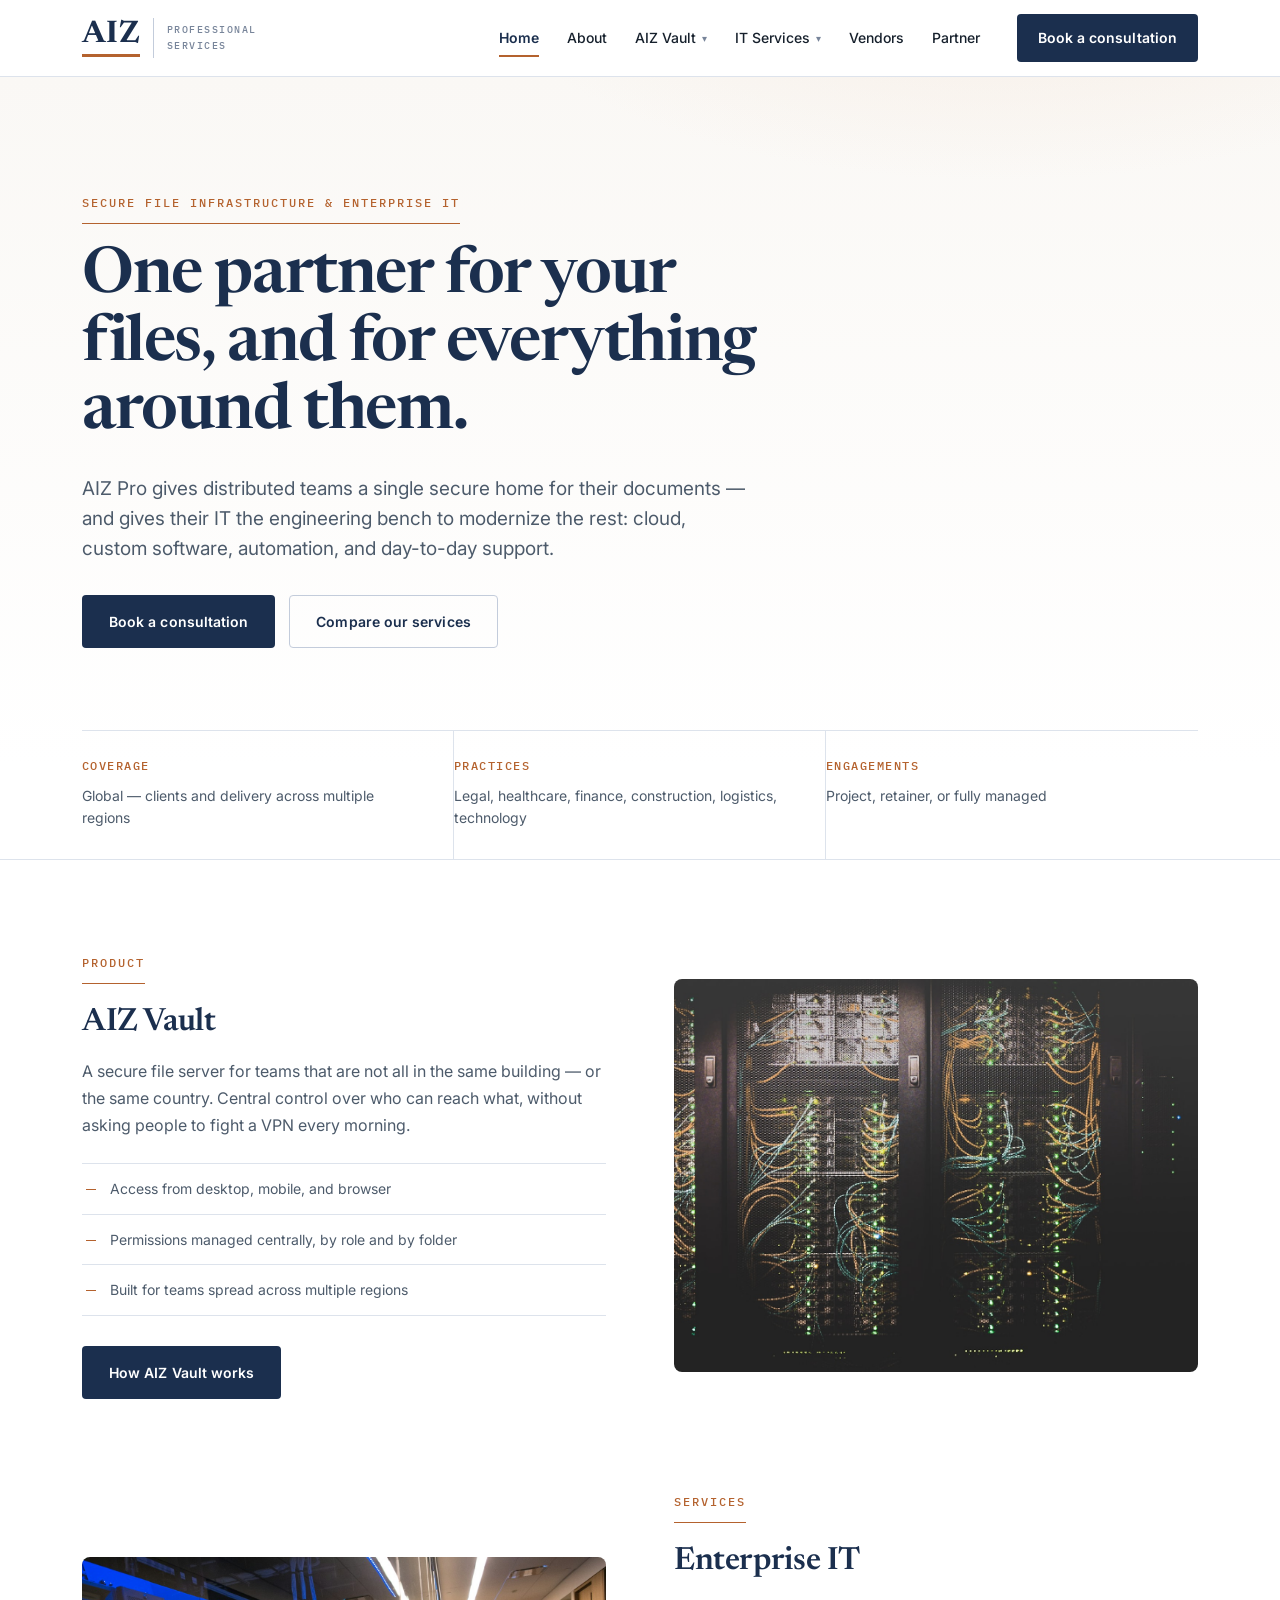
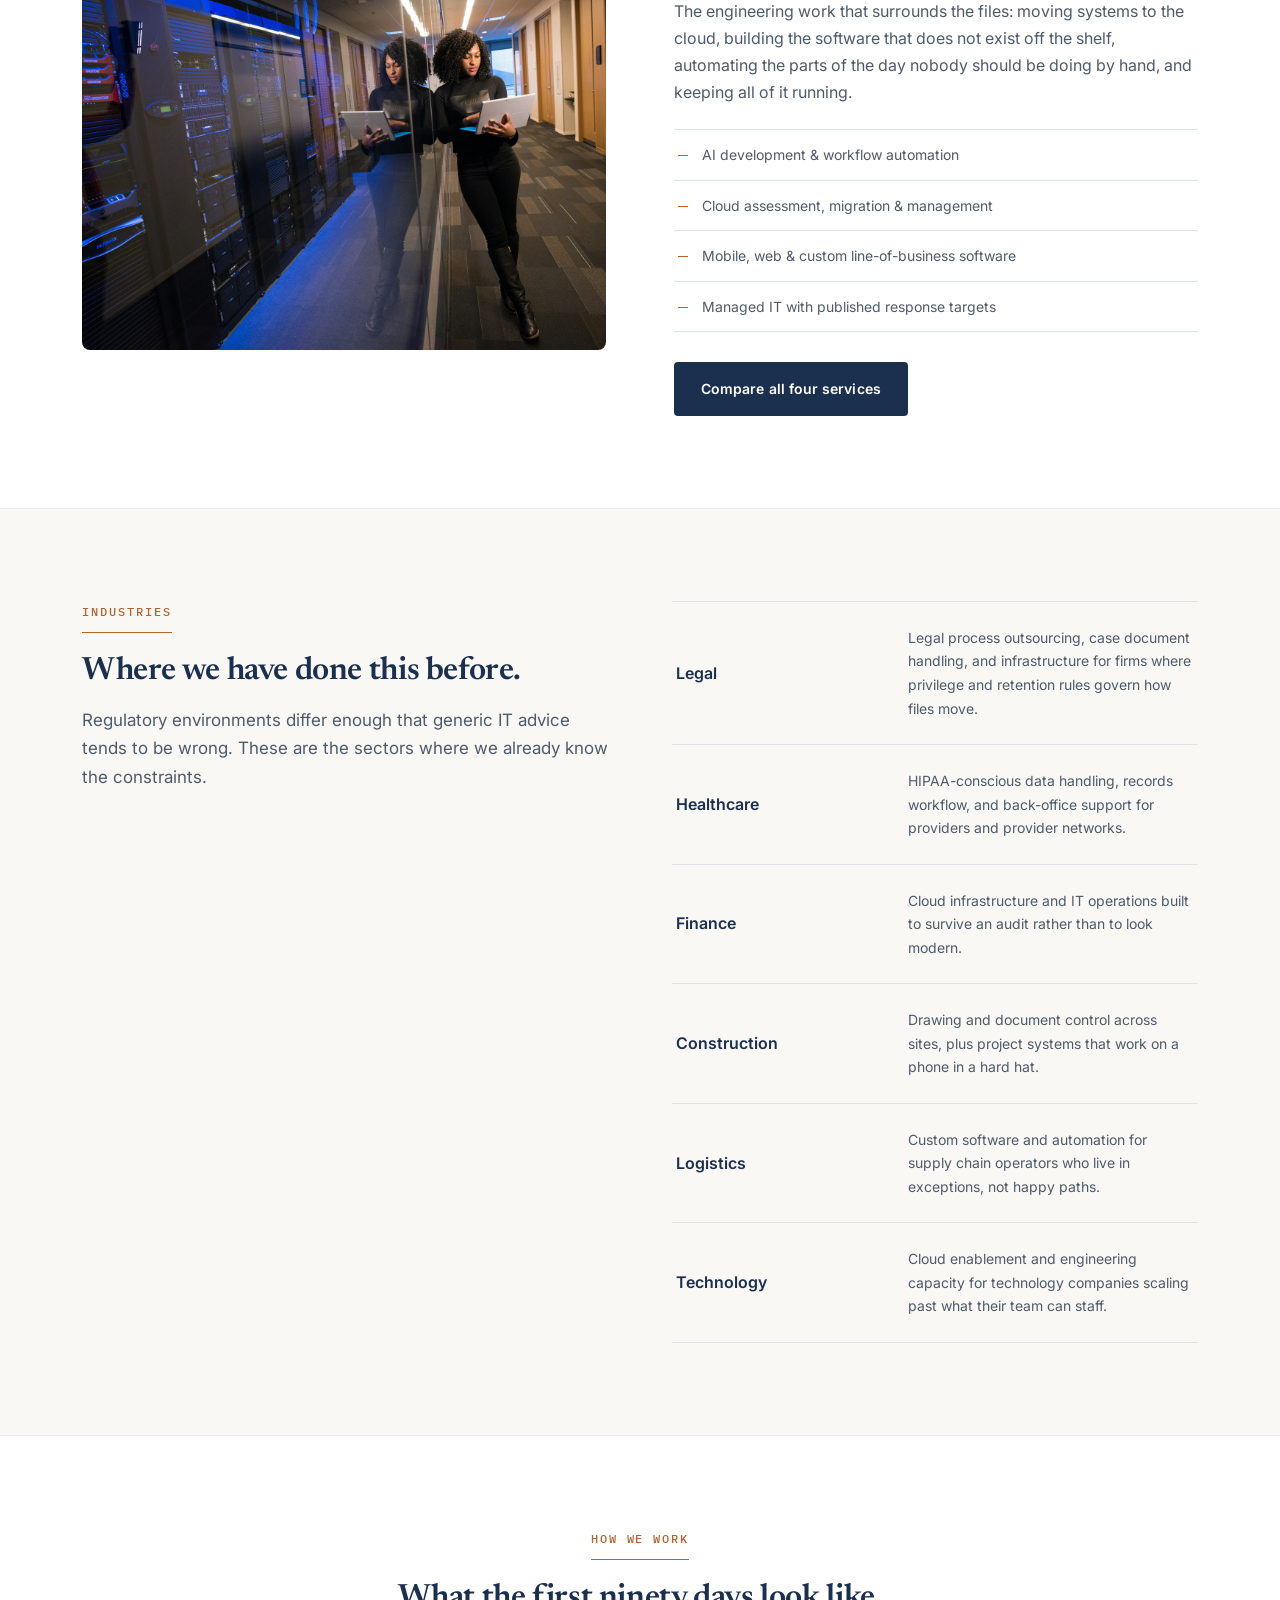
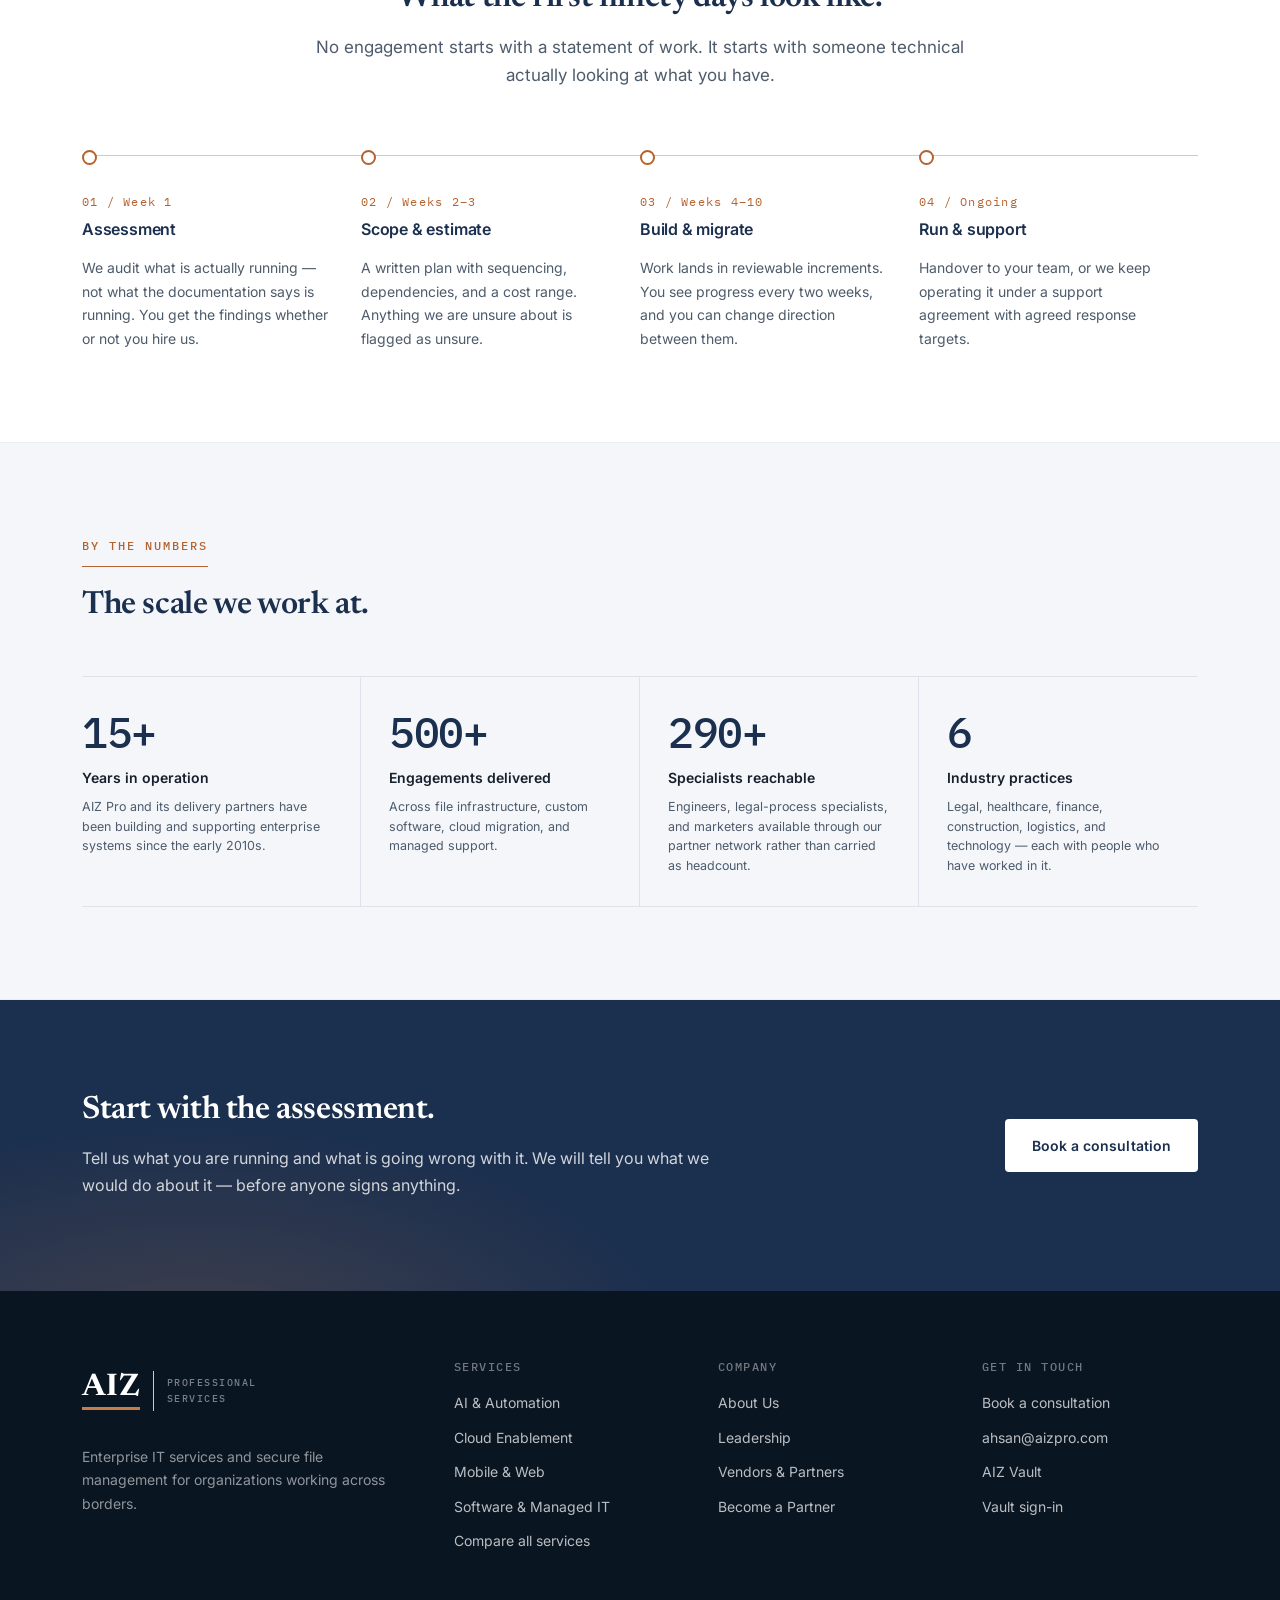
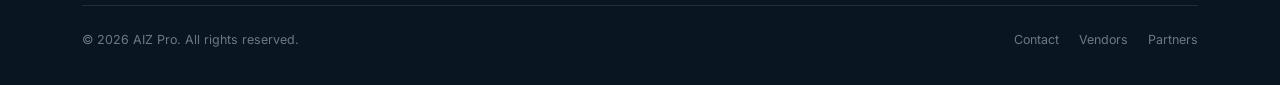
==== index.html @ 38c0d8a6 "Redesign site: new design system, restructured pages, US English Rebuild of the AIZ Pro marketing si" ====
<!DOCTYPE html>
<html lang="en">
<head>
<meta charset="UTF-8">
<meta name="viewport" content="width=device-width, initial-scale=1.0">
<title>AIZ Pro — Secure File Access & Enterprise IT Services</title>
<meta name="description" content="AIZ Pro runs secure file infrastructure and enterprise IT services — cloud, custom software, automation, and managed support — for organizations operating across the Americas.">
<meta property="og:type" content="website">
<meta property="og:title" content="AIZ Pro — Secure File Access & Enterprise IT Services">
<meta property="og:description" content="Secure file infrastructure and enterprise IT services for organizations operating across borders.">
<meta property="og:url" content="https://aizpro.com/">
<meta property="og:image" content="https://aizpro.com/images/aiz-logo-social.jpg">
<meta name="twitter:card" content="summary">
<meta name="twitter:title" content="AIZ Pro — Secure File Access & Enterprise IT Services">
<meta name="twitter:description" content="Secure file infrastructure and enterprise IT services for organizations operating across borders.">
<link rel="canonical" href="https://aizpro.com/">
<link rel="icon" type="image/svg+xml" href="images/favicon.svg">
<link rel="preconnect" href="https://fonts.googleapis.com">
<link rel="preconnect" href="https://fonts.gstatic.com" crossorigin>
<link rel="stylesheet" href="https://fonts.googleapis.com/css2?family=Inter:wght@400;500;600;700&family=Newsreader:opsz,wght@6..72,400;6..72,500;6..72,600;6..72,700&family=IBM+Plex+Mono:wght@400;500&display=swap">
<link rel="stylesheet" href="css/style.css">
</head>
<body>
<a class="skip-link" href="#main">Skip to content</a>
<header class="site-header">
  <nav class="nav-wrap" aria-label="Primary">
    <a href="index.html" class="logo" aria-label="AIZ Professional Services &#8212; Home">
      <span class="logo-mark">AIZ</span>
      <span class="logo-rule"></span>
      <span class="logo-text"><span>Professional</span><span>Services</span></span>
    </a>
    <ul class="nav-links" id="primary-nav">
      <li><a href="index.html" aria-current="page">Home</a></li>
      <li><a href="about.html">About</a></li>
      <li class="has-dropdown">
        <a href="products.html" aria-expanded="false">AIZ Vault <span class="caret" aria-hidden="true">&#9662;</span></a>
        <ul class="dropdown">
          <li><a href="products.html">Overview</a></li>
        </ul>
      </li>
      <li class="has-dropdown">
        <a href="it-services.html" aria-expanded="false">IT Services <span class="caret" aria-hidden="true">&#9662;</span></a>
        <div class="dropdown mega">
          <div class="mega-grid">
            <a href="ai-development-automation.html">
              <span class="mega-title">AI Development &amp; Automation</span>
              <span class="mega-desc">Document processing, workflow automation, and models trained on your own data.</span>
            </a>
            <a href="cloud-enablement.html">
              <span class="mega-title">Cloud Enablement</span>
              <span class="mega-desc">Assessment, migration, and ongoing management across Azure, AWS, and Google Cloud.</span>
            </a>
            <a href="mobile-web-development.html">
              <span class="mega-title">Mobile &amp; Web Development</span>
              <span class="mega-desc">iOS, Android, and web builds with accessibility and performance budgets set up front.</span>
            </a>
            <a href="custom-software-managed-it.html">
              <span class="mega-title">Custom Software &amp; Managed IT</span>
              <span class="mega-desc">Line-of-business systems, plus a service desk with published response targets.</span>
            </a>
            <div class="mega-foot">
              <p>Not sure which fits? Compare all four side by side.</p>
              <a class="btn btn-secondary" href="it-services.html">Compare services</a>
            </div>
          </div>
        </div>
      </li>
      <li><a href="vendors.html">Vendors</a></li>
      <li><a href="become-a-partner.html">Partner</a></li>
    </ul>
    <div class="nav-cta">
      <a class="btn btn-primary" href="contact.html">Book a consultation</a>
      <button class="nav-toggle" aria-label="Toggle menu" aria-controls="primary-nav" aria-expanded="false">
        <span></span><span></span><span></span>
      </button>
    </div>
  </nav>
</header>

<main id="main">

  <!-- Hero — editorial, deliberately not another split-with-photo -->
  <section class="home-hero">
    <div class="container">
      <div class="home-hero-body">
        <span class="eyebrow">Secure file infrastructure &amp; enterprise IT</span>
        <h1 class="h-hero">One partner for your files, and for everything around them.</h1>
        <p class="lede">AIZ Pro gives distributed teams a single secure home for their documents &#8212; and gives their IT the engineering bench to modernize the rest: cloud, custom software, automation, and day-to-day support.</p>
        <div class="btn-row">
          <a class="btn btn-primary" href="contact.html">Book a consultation</a>
          <a class="btn btn-secondary" href="it-services.html">Compare our services</a>
        </div>
      </div>
      <dl class="hero-meta">
        <div>
          <dt>Coverage</dt>
          <dd>Global &#8212; clients and delivery across multiple regions</dd>
        </div>
        <div>
          <dt>Practices</dt>
          <dd>Legal, healthcare, finance, construction, logistics, technology</dd>
        </div>
        <div>
          <dt>Engagements</dt>
          <dd>Project, retainer, or fully managed</dd>
        </div>
      </dl>
    </div>
  </section>


  <!-- What we do — feature rows, no card chrome -->
  <section>
    <div class="container">

      <div class="feature-row" data-reveal>
        <div>
          <span class="eyebrow">Product</span>
          <h2>AIZ Vault</h2>
          <p>A secure file server for teams that are not all in the same building &#8212; or the same country. Central control over who can reach what, without asking people to fight a VPN every morning.</p>
          <ul class="feature-list">
            <li>Access from desktop, mobile, and browser</li>
            <li>Permissions managed centrally, by role and by folder</li>
            <li>Built for teams spread across multiple regions</li>
          </ul>
          <div class="btn-row">
            <a class="btn btn-primary" href="products.html">How AIZ Vault works</a>
          </div>
        </div>
        <div class="feature-media">
          <div class="photo-frame">
            <img src="images/vault-datacenter.jpg" alt="Rows of server racks in a data center" width="800" height="600" loading="lazy" decoding="async">
          </div>
        </div>
      </div>

      <div class="feature-row flip" data-reveal>
        <div>
          <span class="eyebrow">Services</span>
          <h2>Enterprise IT</h2>
          <p>The engineering work that surrounds the files: moving systems to the cloud, building the software that does not exist off the shelf, automating the parts of the day nobody should be doing by hand, and keeping all of it running.</p>
          <ul class="feature-list">
            <li>AI development &amp; workflow automation</li>
            <li>Cloud assessment, migration &amp; management</li>
            <li>Mobile, web &amp; custom line-of-business software</li>
            <li>Managed IT with published response targets</li>
          </ul>
          <div class="btn-row">
            <a class="btn btn-primary" href="it-services.html">Compare all four services</a>
          </div>
        </div>
        <div class="feature-media">
          <div class="photo-frame">
            <img src="images/service-cloud.jpg" alt="Engineers reviewing cloud infrastructure on screen" width="800" height="600" loading="lazy" decoding="async">
          </div>
        </div>
      </div>
    </div>
  </section>

  <!-- Industries — a list, not six more cards -->
  <section class="section-alt">
    <div class="container">
      <div class="split align-start">
        <div class="section-header" style="margin-bottom:0">
          <span class="eyebrow">Industries</span>
          <h2>Where we have done this before.</h2>
          <p>Regulatory environments differ enough that generic IT advice tends to be wrong. These are the sectors where we already know the constraints.</p>
        </div>
        <dl class="def-list" data-reveal>
          <div>
            <dt>Legal</dt>
            <dd>Legal process outsourcing, case document handling, and infrastructure for firms where privilege and retention rules govern how files move.</dd>
          </div>
          <div>
            <dt>Healthcare</dt>
            <dd>HIPAA-conscious data handling, records workflow, and back-office support for providers and provider networks.</dd>
          </div>
          <div>
            <dt>Finance</dt>
            <dd>Cloud infrastructure and IT operations built to survive an audit rather than to look modern.</dd>
          </div>
          <div>
            <dt>Construction</dt>
            <dd>Drawing and document control across sites, plus project systems that work on a phone in a hard hat.</dd>
          </div>
          <div>
            <dt>Logistics</dt>
            <dd>Custom software and automation for supply chain operators who live in exceptions, not happy paths.</dd>
          </div>
          <div>
            <dt>Technology</dt>
            <dd>Cloud enablement and engineering capacity for technology companies scaling past what their team can staff.</dd>
          </div>
        </dl>
      </div>
    </div>
  </section>

  <!-- How an engagement runs -->
  <section>
    <div class="container">
      <div class="section-header centered">
        <span class="eyebrow">How we work</span>
        <h2>What the first ninety days look like.</h2>
        <p>No engagement starts with a statement of work. It starts with someone technical actually looking at what you have.</p>
      </div>
      <div class="timeline" data-reveal>
        <div class="tl-step">
          <span class="tl-idx">01 / Week 1</span>
          <h3>Assessment</h3>
          <p>We audit what is actually running &#8212; not what the documentation says is running. You get the findings whether or not you hire us.</p>
        </div>
        <div class="tl-step">
          <span class="tl-idx">02 / Weeks 2&#8211;3</span>
          <h3>Scope &amp; estimate</h3>
          <p>A written plan with sequencing, dependencies, and a cost range. Anything we are unsure about is flagged as unsure.</p>
        </div>
        <div class="tl-step">
          <span class="tl-idx">03 / Weeks 4&#8211;10</span>
          <h3>Build &amp; migrate</h3>
          <p>Work lands in reviewable increments. You see progress every two weeks, and you can change direction between them.</p>
        </div>
        <div class="tl-step">
          <span class="tl-idx">04 / Ongoing</span>
          <h3>Run &amp; support</h3>
          <p>Handover to your team, or we keep operating it under a support agreement with agreed response targets.</p>
        </div>
      </div>
    </div>
  </section>

  <!-- Numbers, framed honestly -->
  <section class="section-cool">
    <div class="container">
      <div class="section-header">
        <span class="eyebrow">By the numbers</span>
        <h2>The scale we work at.</h2>
      </div>
      <div class="stat-band">
        <div class="stat" data-reveal>
          <div class="num" data-count="15" data-suffix="+">15+</div>
          <div class="label">Years in operation</div>
          <p>AIZ Pro and its delivery partners have been building and supporting enterprise systems since the early 2010s.</p>
        </div>
        <div class="stat" data-reveal data-delay="1">
          <div class="num" data-count="500" data-suffix="+">500+</div>
          <div class="label">Engagements delivered</div>
          <p>Across file infrastructure, custom software, cloud migration, and managed support.</p>
        </div>
        <div class="stat" data-reveal data-delay="2">
          <div class="num" data-count="290" data-suffix="+">290+</div>
          <div class="label">Specialists reachable</div>
          <p>Engineers, legal-process specialists, and marketers available through our partner network rather than carried as headcount.</p>
        </div>
        <div class="stat" data-reveal data-delay="3">
          <div class="num">6</div>
          <div class="label">Industry practices</div>
          <p>Legal, healthcare, finance, construction, logistics, and technology &#8212; each with people who have worked in it.</p>
        </div>
      </div>
    </div>
  </section>

  <!-- CTA -->
  <section class="cta-band">
    <div class="container on-dark">
      <div class="cta-inner">
        <div>
          <h2>Start with the assessment.</h2>
          <p>Tell us what you are running and what is going wrong with it. We will tell you what we would do about it &#8212; before anyone signs anything.</p>
        </div>
        <div class="btn-row">
          <a class="btn btn-primary" href="contact.html">Book a consultation</a>
        </div>
      </div>
    </div>
  </section>

</main>

<footer class="site-footer">
  <div class="container">
    <div class="footer-top">
      <div class="footer-brand">
        <span class="logo" aria-hidden="true">
          <span class="logo-mark">AIZ</span>
          <span class="logo-rule"></span>
          <span class="logo-text"><span>Professional</span><span>Services</span></span>
        </span>
        <p class="footer-blurb">Enterprise IT services and secure file management for organizations working across borders.</p>
      </div>
      <div class="footer-col">
        <h2>Services</h2>
        <ul>
          <li><a href="ai-development-automation.html">AI &amp; Automation</a></li>
          <li><a href="cloud-enablement.html">Cloud Enablement</a></li>
          <li><a href="mobile-web-development.html">Mobile &amp; Web</a></li>
          <li><a href="custom-software-managed-it.html">Software &amp; Managed IT</a></li>
          <li><a href="it-services.html">Compare all services</a></li>
        </ul>
      </div>
      <div class="footer-col">
        <h2>Company</h2>
        <ul>
          <li><a href="about.html">About Us</a></li>
          <li><a href="about.html#leadership">Leadership</a></li>
          <li><a href="vendors.html">Vendors &amp; Partners</a></li>
          <li><a href="become-a-partner.html">Become a Partner</a></li>
        </ul>
      </div>
      <div class="footer-col">
        <h2>Get in touch</h2>
        <ul>
          <li><a href="contact.html">Book a consultation</a></li>
          <li><a href="mailto:ahsan@aizpro.com">ahsan@aizpro.com</a></li>
          <li><a href="products.html">AIZ Vault</a></li>
          <li><a href="https://portal.aizvault.com" target="_blank" rel="noopener">Vault sign-in</a></li>
        </ul>
      </div>
    </div>
    <div class="footer-bottom">
      <div>&#169; 2026 AIZ Pro. All rights reserved.</div>
      <ul>
        <li><a href="contact.html">Contact</a></li>
        <li><a href="vendors.html">Vendors</a></li>
        <li><a href="become-a-partner.html">Partners</a></li>
      </ul>
    </div>
  </div>
</footer>
<script src="js/main.js"></script>
</body>
</html>
---- css/style.css ----
/* ============================================================
   AIZ Pro — css/style.css
   ------------------------------------------------------------
   Type    Newsreader (display) · Inter (body) · IBM Plex Mono (labels)
   Colour  Navy #1b2f4e anchor · copper accent · warm paper alt
   Notes   Tokens are named by role, not by hue. Radii stay tight
           (2-4px on cards) — soft 14px corners everywhere is the
           single most template-looking thing a site can do.
   ============================================================ */

:root {
  /* --- brand ------------------------------------------------ */
  --navy-950: #0a1522;
  --navy-900: #11223a;
  --navy-800: #1b2f4e;   /* anchor */
  --navy-700: #26405f;
  --navy-600: #35506f;

  --copper-700: #96501f;
  --copper-600: #b4622e;
  --copper-500: #c87c46;
  --copper-100: #f6ece3;

  --blue-700: #204a86;
  --blue-600: #2b5ca8;
  --blue-100: #e5edf8;

  /* --- neutrals --------------------------------------------- */
  --ink:        #16202c;
  --ink-soft:   #4d5b6b;
  --ink-faint:  #78859a;
  --line:       #dde3ec;
  --line-soft:  #e9edf3;
  --line-strong:#c3ccdb;
  --paper:      #ffffff;
  --paper-cool: #f4f6fa;
  --paper-warm: #faf8f5;   /* warm alt — breaks the cold blue-grey default */

  /* --- roles ------------------------------------------------ */
  --action-primary:       var(--navy-800);
  --action-primary-hover: var(--navy-950);
  --action-accent:        var(--copper-600);
  --action-accent-hover:  var(--copper-700);
  --link:                 var(--blue-700);
  --focus:                var(--copper-600);

  /* --- type ------------------------------------------------- */
  --font-display: "Newsreader", Georgia, "Times New Roman", serif;
  --font-body: "Inter", -apple-system, "Segoe UI", Helvetica, sans-serif;
  --font-mono: "IBM Plex Mono", ui-monospace, "SF Mono", Menlo, monospace;

  --fs-xs:   0.78rem;
  --fs-sm:   0.875rem;
  --fs-base: 1rem;
  --fs-md:   1.0625rem;
  --fs-lg:   1.1875rem;
  --fs-xl:   1.4rem;
  --fs-2xl:  clamp(1.65rem, 2.5vw, 2.05rem);
  --fs-3xl:  clamp(2rem, 3.3vw, 2.8rem);
  --fs-4xl:  clamp(2.5rem, 5vw, 4rem);

  /* --- space & shape ---------------------------------------- */
  --r-xs: 2px;
  --r-sm: 4px;
  --r-md: 8px;
  --r-lg: 16px;

  --sp-tight: 60px;
  --sp-base:  92px;
  --sp-loose: 124px;

  --maxw: 1180px;
  --maxw-narrow: 720px;
  --header-h: 76px;
}

* { margin: 0; padding: 0; box-sizing: border-box; }
html { scroll-behavior: smooth; scroll-padding-top: calc(var(--header-h) + 60px); }

body {
  font-family: var(--font-body);
  color: var(--ink);
  background: var(--paper);
  line-height: 1.68;
  font-size: var(--fs-base);
  -webkit-font-smoothing: antialiased;
  text-rendering: optimizeLegibility;
}

img, svg { max-width: 100%; display: block; }
a { color: var(--link); text-decoration: none; }
:focus-visible { outline: 2px solid var(--focus); outline-offset: 3px; border-radius: var(--r-xs); }

.container { max-width: var(--maxw); margin: 0 auto; padding: 0 32px; }
.container-narrow { max-width: var(--maxw-narrow); margin: 0 auto; padding: 0 32px; }

/* ---------- typography ------------------------------------- */
h1, h2, h3, h4 {
  font-family: var(--font-display);
  color: var(--navy-800);
  font-weight: 600;
  line-height: 1.15;
  letter-spacing: -0.012em;
  font-optical-sizing: auto;
}
h1 { font-size: var(--fs-3xl); }
h2 { font-size: var(--fs-2xl); }
h3 { font-size: var(--fs-lg); }
.h-hero { font-size: var(--fs-4xl); line-height: 1.06; letter-spacing: -0.022em; }
.h-lg   { font-size: var(--fs-3xl); }
.h-md   { font-size: var(--fs-xl); }

p { color: var(--ink-soft); }
p + p { margin-top: 15px; }
h1 + p, h2 + p, h3 + p, .h-lg + p, .h-hero + p { margin-top: 18px; }
.lede { font-size: var(--fs-lg); line-height: 1.6; color: var(--ink-soft); }

/* Mono kicker over a hairline rule — replaces the rounded pill eyebrow */
.eyebrow {
  display: block;
  font-family: var(--font-mono);
  font-size: var(--fs-xs);
  font-weight: 500;
  letter-spacing: 0.16em;
  text-transform: uppercase;
  color: var(--copper-600);
  margin-bottom: 20px;
  padding-bottom: 10px;
  border-bottom: 1px solid currentColor;
  width: fit-content;
  max-width: 100%;
}

.section-header { max-width: 660px; margin-bottom: 52px; }
.section-header.centered { margin-left: auto; margin-right: auto; text-align: center; }
.section-header.centered .eyebrow { margin-left: auto; margin-right: auto; }
.section-header p { margin-top: 16px; font-size: var(--fs-md); }

/* ---------- buttons ---------------------------------------- */
.btn {
  display: inline-flex;
  align-items: center;
  gap: 9px;
  padding: 14px 26px;
  border-radius: var(--r-sm);
  font-family: var(--font-body);
  font-weight: 600;
  font-size: var(--fs-sm);
  letter-spacing: 0.005em;
  border: 1px solid transparent;
  cursor: pointer;
  transition: background .18s ease, color .18s ease, border-color .18s ease, transform .18s ease;
}
.btn svg { width: 16px; height: 16px; transition: transform .18s ease; }
.btn:hover svg { transform: translateX(3px); }

.btn-primary { background: var(--action-primary); color: #fff; }
.btn-primary:hover { background: var(--action-primary-hover); }


.btn-secondary { background: transparent; color: var(--navy-800); border-color: var(--line-strong); }
.btn-secondary:hover { border-color: var(--navy-800); background: var(--paper-cool); }

.btn-ghost {
  background: none; border: none; padding: 0;
  color: var(--link); font-weight: 600; font-size: var(--fs-sm);
}
.btn-ghost:hover { color: var(--copper-600); }

.btn-row { display: flex; flex-wrap: wrap; gap: 14px; margin-top: 30px; }

/* on dark grounds */
.on-dark .btn-primary { background: #fff; color: var(--navy-800); }
.on-dark .btn-primary:hover { background: var(--copper-100); }
.on-dark .btn-secondary { color: #fff; border-color: rgba(255,255,255,.35); }
.on-dark .btn-secondary:hover { border-color: #fff; background: rgba(255,255,255,.08); }

/* ---------- header ----------------------------------------- */
.site-header {
  position: sticky; top: 0; z-index: 200;
  background: rgba(255,255,255,.94);
  backdrop-filter: blur(12px);
  border-bottom: 1px solid var(--line);
}
.nav-wrap {
  display: flex; align-items: center; gap: 24px;
  max-width: var(--maxw); margin: 0 auto; padding: 0 32px;
  min-height: var(--header-h);
}
.logo { flex-shrink: 0; display: flex; align-items: center; gap: 13px; padding: 12px 0; }
.logo-mark {
  font-family: var(--font-display); font-weight: 700; font-size: 1.95rem;
  line-height: 1; color: var(--navy-800); letter-spacing: .01em;
  border-bottom: 3px solid var(--copper-600); padding-bottom: 3px;
}
.logo-rule { width: 1px; height: 40px; background: var(--line-strong); }
.logo-text {
  display: flex; flex-direction: column;
  font-family: var(--font-mono); font-size: .62rem; font-weight: 500;
  letter-spacing: .15em; text-transform: uppercase;
  color: var(--ink-faint); line-height: 1.6; white-space: nowrap;
}

.nav-links { display: flex; align-items: center; gap: 2px; list-style: none; margin-left: auto; }
.nav-links > li { position: relative; }
.nav-links > li > a {
  display: flex; align-items: center; gap: 6px;
  padding: 10px 13px; color: var(--ink);
  font-weight: 500; font-size: var(--fs-sm);
  border-radius: var(--r-sm); position: relative;
  white-space: nowrap;
}
.nav-links > li > a::after {
  content: ""; position: absolute; left: 13px; right: 13px; bottom: 3px;
  height: 2px; background: var(--copper-600);
  transform: scaleX(0); transform-origin: left; transition: transform .2s ease;
}
.nav-links > li > a:hover::after { transform: scaleX(1); }
.nav-links > li > a[aria-current="page"] { color: var(--navy-800); font-weight: 600; }
.nav-links > li > a[aria-current="page"]::after { transform: scaleX(1); }
.caret { font-size: .62rem; color: var(--ink-faint); transition: transform .18s ease; }
.has-dropdown.open > a .caret { transform: rotate(180deg); }

.dropdown {
  position: absolute; top: calc(100% + 6px); left: 0;
  min-width: 260px; background: #fff;
  border: 1px solid var(--line); border-top: 2px solid var(--copper-600);
  border-radius: var(--r-sm);
  box-shadow: 0 18px 44px rgba(11,21,34,.14);
  padding: 8px; list-style: none;
  opacity: 0; visibility: hidden; transform: translateY(6px);
  transition: opacity .16s ease, transform .16s ease, visibility .16s;
}
.has-dropdown:hover > .dropdown,
.has-dropdown:focus-within > .dropdown,
.has-dropdown.open > .dropdown { opacity: 1; visibility: visible; transform: translateY(0); }
.dropdown a { display: block; padding: 10px 13px; font-size: var(--fs-sm); color: var(--ink); border-radius: var(--r-xs); }
.dropdown a:hover { background: var(--paper-cool); color: var(--navy-800); }

/* mega-menu (IT Services) */
.mega { width: min(760px, calc(100vw - 64px)); padding: 26px; left: 50%; transform: translate(-50%, 6px); }
.has-dropdown:hover > .mega,
.has-dropdown:focus-within > .mega,
.has-dropdown.open > .mega { transform: translate(-50%, 0); }
.mega-grid { display: grid; grid-template-columns: 1fr 1fr; gap: 4px 20px; }
.mega a {
  display: block; padding: 14px 15px; border-radius: var(--r-sm);
  border: 1px solid transparent;
}
.mega a:hover { background: var(--paper-cool); border-color: var(--line); }
.mega .mega-title { font-weight: 600; font-size: var(--fs-sm); color: var(--navy-800); margin-bottom: 3px; }
.mega .mega-desc { font-size: var(--fs-xs); color: var(--ink-soft); line-height: 1.5; }
.mega-foot {
  grid-column: 1 / -1; margin-top: 14px; padding-top: 16px;
  border-top: 1px solid var(--line); display: flex; justify-content: space-between; align-items: center; gap: 16px;
}
.mega-foot p { font-size: var(--fs-xs); margin: 0; }

.nav-cta { display: flex; align-items: center; gap: 10px; flex-shrink: 0; }
.nav-cta .btn { padding: 11px 20px; }

.nav-toggle {
  display: none; background: none; border: none; cursor: pointer;
  width: 44px; height: 44px; flex-direction: column;
  align-items: center; justify-content: center; gap: 5px;
}
.nav-toggle span { width: 22px; height: 2px; background: var(--navy-800); transition: transform .22s ease, opacity .22s ease; }
.nav-toggle[aria-expanded="true"] span:nth-child(1) { transform: translateY(7px) rotate(45deg); }
.nav-toggle[aria-expanded="true"] span:nth-child(2) { opacity: 0; }
.nav-toggle[aria-expanded="true"] span:nth-child(3) { transform: translateY(-7px) rotate(-45deg); }

@media (max-width: 1140px) {
  .logo-mark { font-size: 1.7rem; }
  .logo-rule { height: 36px; }
  .nav-toggle { display: flex; }
  .nav-cta .btn { display: none; }
  .nav-links {
    position: absolute; top: 100%; left: 0; right: 0;
    background: #fff; border-bottom: 1px solid var(--line);
    flex-direction: column; align-items: stretch;
    padding: 12px 20px 26px; gap: 0; display: none;
    max-height: calc(100vh - var(--header-h)); overflow-y: auto;
    box-shadow: 0 20px 40px rgba(11,21,34,.1);
  }
  .nav-links.open { display: flex; }
  .nav-links > li > a { width: 100%; padding: 14px 8px; justify-content: space-between; }
  .nav-links > li > a::after { display: none; }
  .dropdown, .mega {
    position: static; width: auto; opacity: 1; visibility: hidden;
    transform: none; display: none; box-shadow: none; border: none;
    border-left: 2px solid var(--copper-600); border-radius: 0;
    margin: 0 0 10px 10px; padding: 4px 0 4px 8px;
  }
  .has-dropdown:hover > .mega,
  .has-dropdown:focus-within > .mega,
  .has-dropdown.open > .mega { transform: none; }
  .has-dropdown.open > .dropdown { display: block; visibility: visible; }
  .has-dropdown:hover > .dropdown { visibility: inherit; }
  .mega-grid { grid-template-columns: 1fr; }
  .mega a { padding: 11px 10px; }
  .mega-foot { display: none; }
}

/* ---------- breadcrumb ------------------------------------- */
.breadcrumb { padding: 16px 0 0; }
.breadcrumb ol { list-style: none; display: flex; flex-wrap: wrap; align-items: center; gap: 8px; }
.breadcrumb li { display: flex; align-items: center; gap: 8px; font-family: var(--font-mono); font-size: var(--fs-xs); letter-spacing: .05em; }
.breadcrumb li:not(:last-child)::after { content: "/"; color: rgba(255,255,255,.35); }
.breadcrumb a { color: rgba(255,255,255,.62); }
.breadcrumb a:hover { color: #fff; }
.breadcrumb [aria-current="page"] { color: rgba(255,255,255,.9); }

/* ---------- sections & rhythm ------------------------------ */
main > section { padding: var(--sp-base) 0; }
section.tight  { padding: var(--sp-tight) 0; }
section.loose  { padding: var(--sp-loose) 0; }
.section-alt   { background: var(--paper-warm); border-top: 1px solid var(--line-soft); border-bottom: 1px solid var(--line-soft); }
.section-cool  { background: var(--paper-cool); border-top: 1px solid var(--line-soft); border-bottom: 1px solid var(--line-soft); }

/* ---------- home hero (editorial, no photo split) ---------- */
.home-hero {
  padding: clamp(70px, 9vw, 118px) 0 0;
  background:
    radial-gradient(900px 420px at 78% -20%, var(--copper-100), transparent 62%),
    linear-gradient(180deg, var(--paper-warm) 0%, var(--paper) 88%);
  border-bottom: 1px solid var(--line);
}
.home-hero-body { max-width: 900px; }
.home-hero .h-hero { max-width: 17ch; }
.home-hero .lede { max-width: 56ch; margin-top: 26px; }

.hero-meta {
  display: grid; grid-template-columns: repeat(3, 1fr); gap: 0;
  margin-top: clamp(56px, 7vw, 82px); border-top: 1px solid var(--line);
}
.hero-meta > div { padding: 24px 30px 30px 0; border-right: 1px solid var(--line); }
.hero-meta > div:last-child { border-right: none; }
.hero-meta dt {
  font-family: var(--font-mono); font-size: var(--fs-xs); font-weight: 500;
  letter-spacing: .12em; text-transform: uppercase; color: var(--copper-600); margin-bottom: 9px;
}
.hero-meta dd { font-size: var(--fs-sm); color: var(--ink-soft); line-height: 1.55; }
@media (max-width: 820px) {
  .hero-meta { grid-template-columns: 1fr; }
  .hero-meta > div { border-right: none; border-bottom: 1px solid var(--line); padding: 18px 0; }
  .hero-meta > div:last-child { border-bottom: none; }
}


/* ---------- page hero (interior pages) --------------------- */
.page-hero {
  background: var(--navy-800);
  padding: 0 0 var(--sp-tight) !important;
  position: relative;
  overflow: hidden;
}
.page-hero::after {
  content: ""; position: absolute; inset: 0;
  background:
    radial-gradient(680px 300px at 88% -10%, rgba(200,124,70,.20), transparent 70%),
    linear-gradient(180deg, transparent 55%, rgba(10,21,34,.4));
  pointer-events: none;
}
.page-hero .container { position: relative; z-index: 1; }
.page-hero-body { padding-top: 46px; max-width: 780px; }
.page-hero .eyebrow { color: var(--copper-500); }
.page-hero h1 { color: #fff; }
.page-hero p { color: rgba(255,255,255,.8); max-width: 44em; margin-top: 18px; font-size: var(--fs-md); }

/* ---------- sticky sub-nav --------------------------------- */
.subnav {
  position: sticky; top: var(--header-h); z-index: 150;
  background: rgba(255,255,255,.96);
  backdrop-filter: blur(10px);
  border-bottom: 1px solid var(--line);
}
.subnav-inner {
  max-width: var(--maxw); margin: 0 auto; padding: 0 32px;
  display: flex; align-items: center; gap: 4px;
  overflow-x: auto; scrollbar-width: none;
}
.subnav-inner::-webkit-scrollbar { display: none; }
.subnav a {
  padding: 16px 14px; font-size: var(--fs-sm); font-weight: 500;
  color: var(--ink-soft); white-space: nowrap;
  border-bottom: 2px solid transparent; transition: color .18s, border-color .18s;
}
.subnav a:hover { color: var(--navy-800); }
.subnav a.is-active { color: var(--navy-800); font-weight: 600; border-bottom-color: var(--copper-600); }
.subnav .subnav-cta { margin-left: auto; padding-left: 20px; }

/* ---------- grids ------------------------------------------ */
.grid-2 { display: grid; grid-template-columns: 1fr 1fr; gap: 30px; }
.grid-3 { display: grid; grid-template-columns: repeat(3, 1fr); gap: 28px; }
.grid-4 { display: grid; grid-template-columns: repeat(4, 1fr); gap: 26px; }
.split  { display: grid; grid-template-columns: 1fr 1fr; gap: 64px; align-items: center; }
.split-wide { grid-template-columns: 1.15fr .85fr; }
.split-narrow { grid-template-columns: .85fr 1.15fr; }
.align-start { align-items: start; }
@media (max-width: 980px) {
  .grid-3, .grid-4 { grid-template-columns: repeat(2, 1fr); }
  .grid-2, .split, .split-wide, .split-narrow { grid-template-columns: 1fr; gap: 40px; }
}
@media (max-width: 620px) { .grid-3, .grid-4 { grid-template-columns: 1fr; } }

/* ---------- cards ------------------------------------------ */
.card {
  background: #fff; border: 1px solid var(--line);
  border-radius: var(--r-sm); padding: 28px 26px;
  transition: border-color .18s ease, box-shadow .18s ease, transform .18s ease;
}
.card:hover { border-color: var(--line-strong); box-shadow: 0 10px 30px rgba(11,21,34,.07); transform: translateY(-2px); }
.card h3 { font-family: var(--font-body); font-weight: 600; font-size: var(--fs-base); margin-bottom: 9px; }
.card p { font-size: var(--fs-sm); }

/* number-led card: no icon badge, a mono index instead */
.card-num { border-top: 2px solid var(--navy-800); }
.card-num .idx {
  font-family: var(--font-mono); font-size: var(--fs-xs); font-weight: 500;
  color: var(--copper-600); letter-spacing: .1em; display: block; margin-bottom: 14px;
}


/* ---------- feature row (alternating, no card chrome) ------ */
.feature-row { display: grid; grid-template-columns: 1fr 1fr; gap: 68px; align-items: center; }
.feature-row + .feature-row { margin-top: var(--sp-base); }
.feature-row.flip .feature-media { order: -1; }
.feature-row h2, .feature-row h3 { font-size: var(--fs-2xl); font-family: var(--font-display); }
.feature-list { list-style: none; margin-top: 24px; }
.feature-list li {
  padding: 13px 0 13px 28px; border-top: 1px solid var(--line);
  font-size: var(--fs-sm); color: var(--ink-soft); position: relative;
}
.feature-list li:last-child { border-bottom: 1px solid var(--line); }
.feature-list li::before {
  content: ""; position: absolute; left: 4px; top: 25px;
  width: 10px; height: 1px; background: var(--copper-600);
}
@media (max-width: 980px) {
  .feature-row { grid-template-columns: 1fr; gap: 36px; }
  .feature-row.flip .feature-media { order: 0; }
}

/* ---------- definition list (industries, capability lists) - */
.def-list { border-top: 1px solid var(--line); }
.def-list > div {
  display: grid; grid-template-columns: 200px 1fr; gap: 32px;
  padding: 24px 4px; border-bottom: 1px solid var(--line);
  transition: background .18s ease;
}
.def-list > div:hover { background: var(--paper-cool); }
.def-list dt { font-family: var(--font-body); font-weight: 600; font-size: var(--fs-base); color: var(--navy-800); display: flex; align-items: center; gap: 11px; }
.def-list dd { font-size: var(--fs-sm); color: var(--ink-soft); }
@media (max-width: 780px) {
  .def-list > div { grid-template-columns: 1fr; gap: 8px; }
}

/* ---------- stats ------------------------------------------ */
.stat-band { display: grid; grid-template-columns: repeat(4, 1fr); gap: 0; border-top: 1px solid var(--line); }
.stat {
  padding: 34px 28px 30px; border-bottom: 1px solid var(--line);
  border-right: 1px solid var(--line);
}
.stat:first-child { padding-left: 0; }
.stat:last-child { border-right: none; }
.stat .num {
  font-family: var(--font-mono); font-weight: 500;
  font-size: clamp(2rem, 3.6vw, 2.7rem); color: var(--navy-800);
  line-height: 1; letter-spacing: -.03em; font-feature-settings: "tnum";
}
.stat .label { font-weight: 600; font-size: var(--fs-sm); color: var(--ink); margin: 12px 0 7px; }
.stat p { font-size: var(--fs-xs); line-height: 1.6; }
.stat-note { margin-top: 22px; font-size: var(--fs-xs); color: var(--ink-faint); font-style: italic; }
@media (max-width: 900px) {
  .stat-band { grid-template-columns: repeat(2, 1fr); }
  .stat:nth-child(2n) { border-right: none; }
  .stat:nth-child(3) { padding-left: 0; }
}
@media (max-width: 520px) {
  .stat-band { grid-template-columns: 1fr; }
  .stat { border-right: none; padding-left: 0; }
}

/* ---------- logo wall -------------------------------------- */
.logo-wall { display: grid; grid-template-columns: repeat(5, 1fr); border: 1px solid var(--line); border-radius: var(--r-sm); overflow: hidden; background: #fff; }
.logo-cell {
  display: flex; flex-direction: column; align-items: center; justify-content: center;
  gap: 6px; padding: 30px 18px; text-align: center;
  border-right: 1px solid var(--line); min-height: 116px;
  transition: background .18s ease;
}
.logo-cell:last-child { border-right: none; }
.logo-cell:hover { background: var(--paper-warm); }
.logo-cell .wordmark {
  font-family: var(--font-display); font-size: 1.28rem; font-weight: 600;
  color: var(--navy-700); letter-spacing: -.01em; line-height: 1.1;
}
.logo-cell .kind { font-family: var(--font-mono); font-size: .66rem; letter-spacing: .12em; text-transform: uppercase; color: var(--ink-faint); }
.logo-cell img { max-height: 30px; width: auto; object-fit: contain; filter: grayscale(1); opacity: .78; transition: filter .2s, opacity .2s; }
.logo-cell:hover img { filter: none; opacity: 1; }
@media (max-width: 900px) {
  .logo-wall { grid-template-columns: repeat(2, 1fr); }
  .logo-cell { border-bottom: 1px solid var(--line); }
  .logo-cell:nth-child(2n) { border-right: none; }
}

/* ---------- vendor detail ---------------------------------- */
.vendor { display: grid; grid-template-columns: 240px 1fr; gap: 44px; padding: 40px 0; border-bottom: 1px solid var(--line); align-items: start; }
.vendor:first-of-type { border-top: 1px solid var(--line); }
.vendor-mark .wordmark { font-family: var(--font-display); font-size: 1.6rem; font-weight: 600; color: var(--navy-800); line-height: 1.15; }
.vendor-mark .kind { font-family: var(--font-mono); font-size: var(--fs-xs); letter-spacing: .1em; text-transform: uppercase; color: var(--copper-600); margin-top: 8px; display: block; }
.vendor-meta { font-family: var(--font-mono); font-size: var(--fs-xs); color: var(--ink-faint); margin-top: 6px; }
.vendor-body p { font-size: var(--fs-sm); }
.tag-row { display: flex; flex-wrap: wrap; gap: 8px; margin-top: 18px; }
.tag {
  font-family: var(--font-mono); font-size: .68rem; letter-spacing: .06em;
  text-transform: uppercase; color: var(--ink-soft);
  border: 1px solid var(--line-strong); border-radius: var(--r-xs); padding: 5px 9px;
}
@media (max-width: 780px) { .vendor { grid-template-columns: 1fr; gap: 20px; } }

/* ---------- tabs ------------------------------------------- */
.tabs { margin-top: 8px; }
.tablist { display: flex; gap: 2px; border-bottom: 1px solid var(--line); overflow-x: auto; scrollbar-width: none; }
.tablist::-webkit-scrollbar { display: none; }
.tablist button {
  background: none; border: none; cursor: pointer;
  font-family: var(--font-body); font-size: var(--fs-sm); font-weight: 500;
  color: var(--ink-soft); padding: 15px 20px; white-space: nowrap;
  border-bottom: 2px solid transparent; margin-bottom: -1px;
  transition: color .18s, border-color .18s;
}
.tablist button:hover { color: var(--navy-800); }
.tablist button[aria-selected="true"] { color: var(--navy-800); font-weight: 600; border-bottom-color: var(--copper-600); }
.tabpanel { padding-top: 40px; }
.tabpanel[hidden] { display: none; }

/* ---------- accordion -------------------------------------- */
.accordion { border-top: 1px solid var(--line); }
.acc-item { border-bottom: 1px solid var(--line); }
.acc-trigger {
  width: 100%; background: none; border: none; cursor: pointer; text-align: left;
  display: flex; align-items: center; justify-content: space-between; gap: 24px;
  padding: 22px 4px; font-family: var(--font-body);
  font-size: var(--fs-md); font-weight: 600; color: var(--navy-800);
  transition: color .18s;
}
.acc-trigger:hover { color: var(--copper-700); }
.acc-icon { position: relative; width: 14px; height: 14px; flex-shrink: 0; }
.acc-icon::before, .acc-icon::after {
  content: ""; position: absolute; background: var(--copper-600);
  transition: transform .22s ease, opacity .22s ease;
}
.acc-icon::before { top: 6px; left: 0; width: 14px; height: 2px; }
.acc-icon::after  { left: 6px; top: 0; width: 2px; height: 14px; }
.acc-trigger[aria-expanded="true"] .acc-icon::after { transform: rotate(90deg); opacity: 0; }
.acc-panel { overflow: hidden; }
.acc-panel[hidden] { display: none; }
.acc-panel-inner { padding: 0 4px 26px; max-width: 62em; }
.acc-panel-inner p { font-size: var(--fs-sm); }

/* ---------- spec table ------------------------------------- */
.table-scroll { overflow-x: auto; border: 1px solid var(--line); border-radius: var(--r-sm); background: #fff; }
.spec-table { width: 100%; border-collapse: collapse; font-size: var(--fs-sm); min-width: 620px; }
.spec-table caption { text-align: left; padding: 18px 22px; font-family: var(--font-mono); font-size: var(--fs-xs); letter-spacing: .1em; text-transform: uppercase; color: var(--ink-faint); border-bottom: 1px solid var(--line); }
.spec-table th, .spec-table td { padding: 16px 22px; text-align: left; vertical-align: top; border-bottom: 1px solid var(--line-soft); }
.spec-table thead th {
  font-family: var(--font-mono); font-size: var(--fs-xs); font-weight: 500;
  letter-spacing: .08em; text-transform: uppercase; color: var(--ink-faint);
  background: var(--paper-cool); border-bottom: 1px solid var(--line);
}
.spec-table tbody th { font-weight: 600; color: var(--navy-800); font-size: var(--fs-sm); white-space: nowrap; }
.spec-table td { color: var(--ink-soft); }
.spec-table tbody tr:last-child th, .spec-table tbody tr:last-child td { border-bottom: none; }
.spec-table tbody tr:hover { background: var(--paper-warm); }
.spec-table .yes { color: var(--copper-700); font-family: var(--font-mono); }

/* ---------- timeline (horizontal process) ------------------ */
.timeline { display: grid; grid-auto-flow: column; grid-auto-columns: 1fr; gap: 0; position: relative; }
.timeline::before { content: ""; position: absolute; top: 13px; left: 0; right: 0; height: 1px; background: var(--line-strong); }
.tl-step { position: relative; padding: 0 26px 0 0; }
.tl-step::before {
  content: ""; position: relative; display: block;
  width: 11px; height: 11px; border-radius: 50%;
  background: var(--paper); border: 2px solid var(--copper-600);
  margin: 8px 0 26px; z-index: 1;
}
.section-alt .tl-step::before { background: var(--paper-warm); }
.section-cool .tl-step::before { background: var(--paper-cool); }
.tl-step .tl-idx { font-family: var(--font-mono); font-size: var(--fs-xs); letter-spacing: .1em; color: var(--copper-600); display: block; margin-bottom: 8px; }
.tl-step h3 { font-family: var(--font-body); font-weight: 600; font-size: var(--fs-base); margin-bottom: 7px; }
.tl-step p { font-size: var(--fs-sm); }
@media (max-width: 900px) {
  .timeline { grid-auto-flow: row; }
  .timeline::before { top: 0; bottom: 0; left: 5px; right: auto; width: 1px; height: auto; }
  .tl-step { padding: 0 0 30px 32px; }
  .tl-step::before { position: absolute; left: 0; top: 6px; margin: 0; }
  .tl-step:last-child { padding-bottom: 0; }
}

/* ---------- architecture diagram --------------------------- */
.arch-diagram { background: #fff; border: 1px solid var(--line); border-radius: var(--r-sm); padding: 34px; }
.arch-diagram svg { width: 100%; height: auto; }
.arch-caption { font-family: var(--font-mono); font-size: var(--fs-xs); color: var(--ink-faint); margin-top: 20px; letter-spacing: .04em; }

/* ---------- callout / pull quote --------------------------- */
.callout {
  border-left: 2px solid var(--copper-600); padding: 4px 0 4px 26px;
  margin: 34px 0; max-width: 46em;
}
.callout p { font-family: var(--font-display); font-size: var(--fs-xl); line-height: 1.42; color: var(--navy-800); }
.callout cite { display: block; margin-top: 14px; font-family: var(--font-mono); font-size: var(--fs-xs); font-style: normal; letter-spacing: .06em; text-transform: uppercase; color: var(--ink-faint); }

.notice {
  background: var(--copper-100); border: 1px solid #ecd9c8;
  border-radius: var(--r-sm); padding: 20px 24px; margin-top: 28px;
}
.notice p { font-size: var(--fs-sm); color: var(--copper-700); margin: 0; }

/* ---------- photography ------------------------------------ */
.photo-frame { border-radius: var(--r-md); overflow: hidden; position: relative; background: var(--paper-cool); }
.photo-frame img { width: 100%; height: 100%; object-fit: cover; aspect-ratio: 4 / 3; }
.photo-frame.wide img { aspect-ratio: 16 / 9; }

/* ---------- leadership ------------------------------------- */
.leader { max-width: 64em; }
.leader h2, .leader h3 { font-size: var(--fs-xl); }
.leader .title { font-family: var(--font-mono); font-size: var(--fs-xs); letter-spacing: .1em; text-transform: uppercase; color: var(--copper-600); margin: 8px 0 16px; }
.leader p { font-size: var(--fs-sm); }

.leader + .rule { margin: 44px 0; }
hr.rule { border: none; border-top: 1px solid var(--line); }

/* ---------- forms ------------------------------------------ */
.form-grid { display: grid; grid-template-columns: 1fr 1fr; gap: 0 22px; }
.form-group { margin-bottom: 22px; }
.form-group.full { grid-column: 1 / -1; }
.form-group label { display: block; font-family: var(--font-mono); font-size: var(--fs-xs); font-weight: 500; letter-spacing: .07em; text-transform: uppercase; margin-bottom: 9px; color: var(--ink); }
.form-group .req { color: var(--copper-600); }
.form-group input, .form-group select, .form-group textarea {
  width: 100%; padding: 13px 15px;
  border: 1px solid var(--line-strong); border-radius: var(--r-sm);
  font-family: var(--font-body); font-size: var(--fs-sm);
  background: #fff; color: var(--ink); transition: border-color .16s, box-shadow .16s;
}
.form-group textarea { min-height: 148px; resize: vertical; }
.form-group input:focus, .form-group select:focus, .form-group textarea:focus {
  outline: none; border-color: var(--navy-800);
  box-shadow: 0 0 0 3px rgba(27,47,78,.1);
}
.form-note { font-size: var(--fs-xs); color: var(--ink-faint); margin-top: 16px; }
@media (max-width: 700px) { .form-grid { grid-template-columns: 1fr; } }

/* ---------- contact block ---------------------------------- */
.contact-block { border-top: 1px solid var(--line); }
.contact-item { padding: 22px 0; border-bottom: 1px solid var(--line); }
.contact-item .k { font-family: var(--font-mono); font-size: var(--fs-xs); letter-spacing: .1em; text-transform: uppercase; color: var(--ink-faint); margin-bottom: 7px; }
.contact-item .v { font-size: var(--fs-md); color: var(--navy-800); font-weight: 500; }
.contact-item .v a { color: var(--navy-800); border-bottom: 1px solid var(--line-strong); }
.contact-item .v a:hover { color: var(--copper-700); border-color: var(--copper-600); }
.contact-item p { font-size: var(--fs-sm); margin-top: 6px; }

/* ---------- CTA band --------------------------------------- */
.cta-band { background: var(--navy-800); color: #fff; position: relative; overflow: hidden; }
.cta-band::after {
  content: ""; position: absolute; inset: 0;
  background: radial-gradient(700px 320px at 15% 120%, rgba(200,124,70,.22), transparent 70%);
  pointer-events: none;
}
.cta-band .container { position: relative; z-index: 1; }
.cta-inner { display: grid; grid-template-columns: 1.3fr .7fr; gap: 60px; align-items: center; }
.cta-band h2 { color: #fff; }
.cta-band p { color: rgba(255,255,255,.8); margin-top: 16px; max-width: 40em; }
.cta-band .btn-row { margin-top: 0; justify-content: flex-end; }
@media (max-width: 900px) {
  .cta-inner { grid-template-columns: 1fr; gap: 30px; }
  .cta-band .btn-row { justify-content: flex-start; }
}

/* ---------- footer ----------------------------------------- */
.site-footer { background: var(--navy-950); color: rgba(255,255,255,.62); font-size: var(--fs-sm); padding: 68px 0 0; }
.footer-top { display: grid; grid-template-columns: 1.5fr 1fr 1fr 1fr; gap: 48px; padding-bottom: 52px; }
.footer-brand .logo-mark { color: #fff; border-bottom-color: var(--copper-500); }
.footer-brand .logo-text { color: rgba(255,255,255,.45); }
.footer-blurb { margin-top: 22px; max-width: 30em; font-size: var(--fs-sm); color: rgba(255,255,255,.55); }
.footer-col h2 { font-family: var(--font-mono); font-size: var(--fs-xs); font-weight: 500; letter-spacing: .12em; text-transform: uppercase; color: rgba(255,255,255,.42); margin-bottom: 18px; }
.footer-col ul { list-style: none; display: flex; flex-direction: column; gap: 11px; }
.footer-col a { color: rgba(255,255,255,.72); font-size: var(--fs-sm); }
.footer-col a:hover { color: #fff; }
.footer-bottom {
  border-top: 1px solid rgba(255,255,255,.1); padding: 24px 0 34px;
  display: flex; flex-wrap: wrap; justify-content: space-between; gap: 14px 26px;
  font-size: var(--fs-xs); color: rgba(255,255,255,.42);
}
.footer-bottom ul { list-style: none; display: flex; flex-wrap: wrap; gap: 20px; }
.footer-bottom a { color: rgba(255,255,255,.42); }
.footer-bottom a:hover { color: rgba(255,255,255,.8); }
@media (max-width: 900px) {
  .footer-top { grid-template-columns: 1fr 1fr; gap: 38px; }
  .footer-brand { grid-column: 1 / -1; }
}
@media (max-width: 560px) { .footer-top { grid-template-columns: 1fr; } }

/* ---------- motion ----------------------------------------- */
/* Gated on .has-js (set by main.js) so content is never hidden without a
   script running that can reveal it again. */
.has-js [data-reveal] { opacity: 0; transform: translateY(16px); transition: opacity .6s cubic-bezier(.22,.61,.36,1), transform .6s cubic-bezier(.22,.61,.36,1); }
.has-js [data-reveal].is-visible { opacity: 1; transform: none; }
[data-reveal][data-delay="1"] { transition-delay: .07s; }
[data-reveal][data-delay="2"] { transition-delay: .14s; }
[data-reveal][data-delay="3"] { transition-delay: .21s; }

@media (prefers-reduced-motion: reduce) {
  html { scroll-behavior: auto; }
  *, *::before, *::after { animation: none !important; transition: none !important; }
  [data-reveal] { opacity: 1 !important; transform: none !important; }
}

/* ---------- utilities -------------------------------------- */
.visually-hidden {
  position: absolute; width: 1px; height: 1px; padding: 0;
  margin: -1px; overflow: hidden; clip: rect(0 0 0 0); white-space: nowrap; border: 0;
}
.skip-link {
  position: absolute; left: 16px; top: -60px; z-index: 999;
  background: var(--navy-800); color: #fff; padding: 12px 20px;
  border-radius: 0 0 var(--r-sm) var(--r-sm); font-size: var(--fs-sm); font-weight: 600;
  transition: top .18s ease;
}
.skip-link:focus { top: 0; }
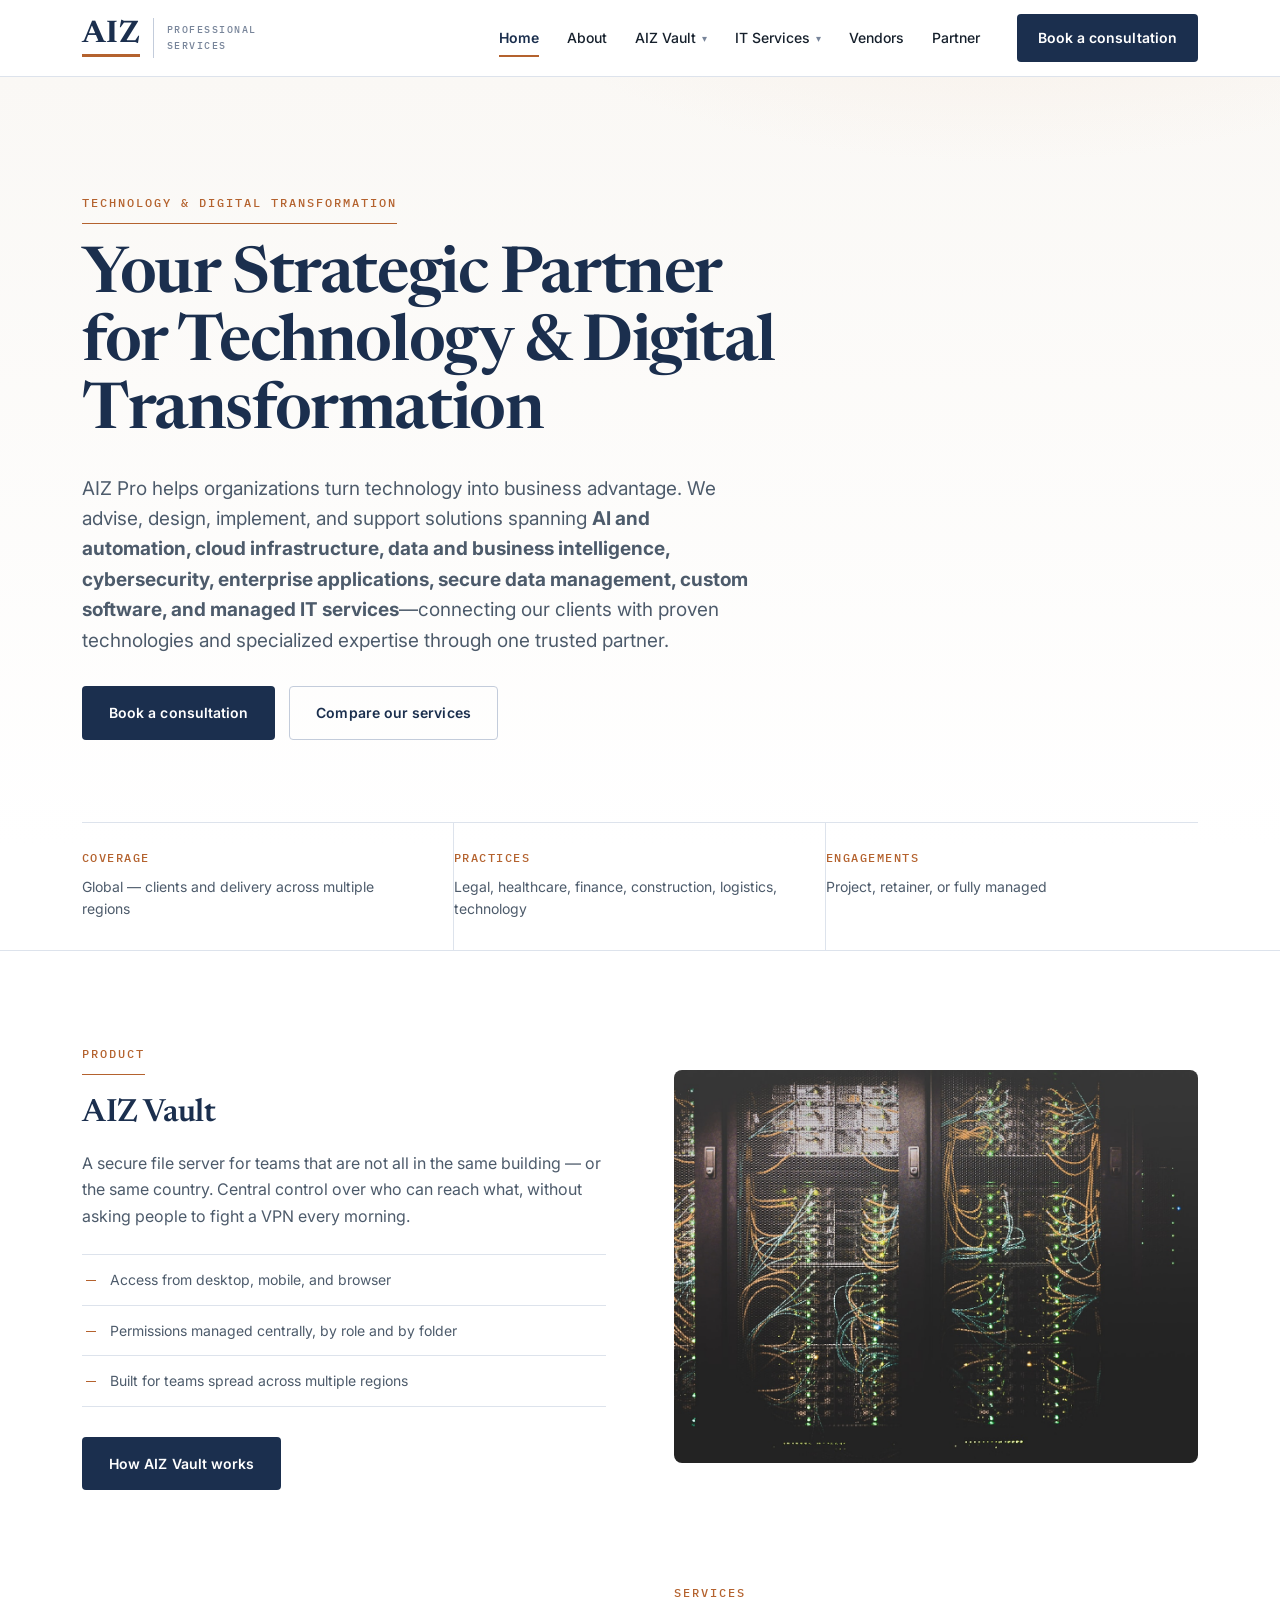
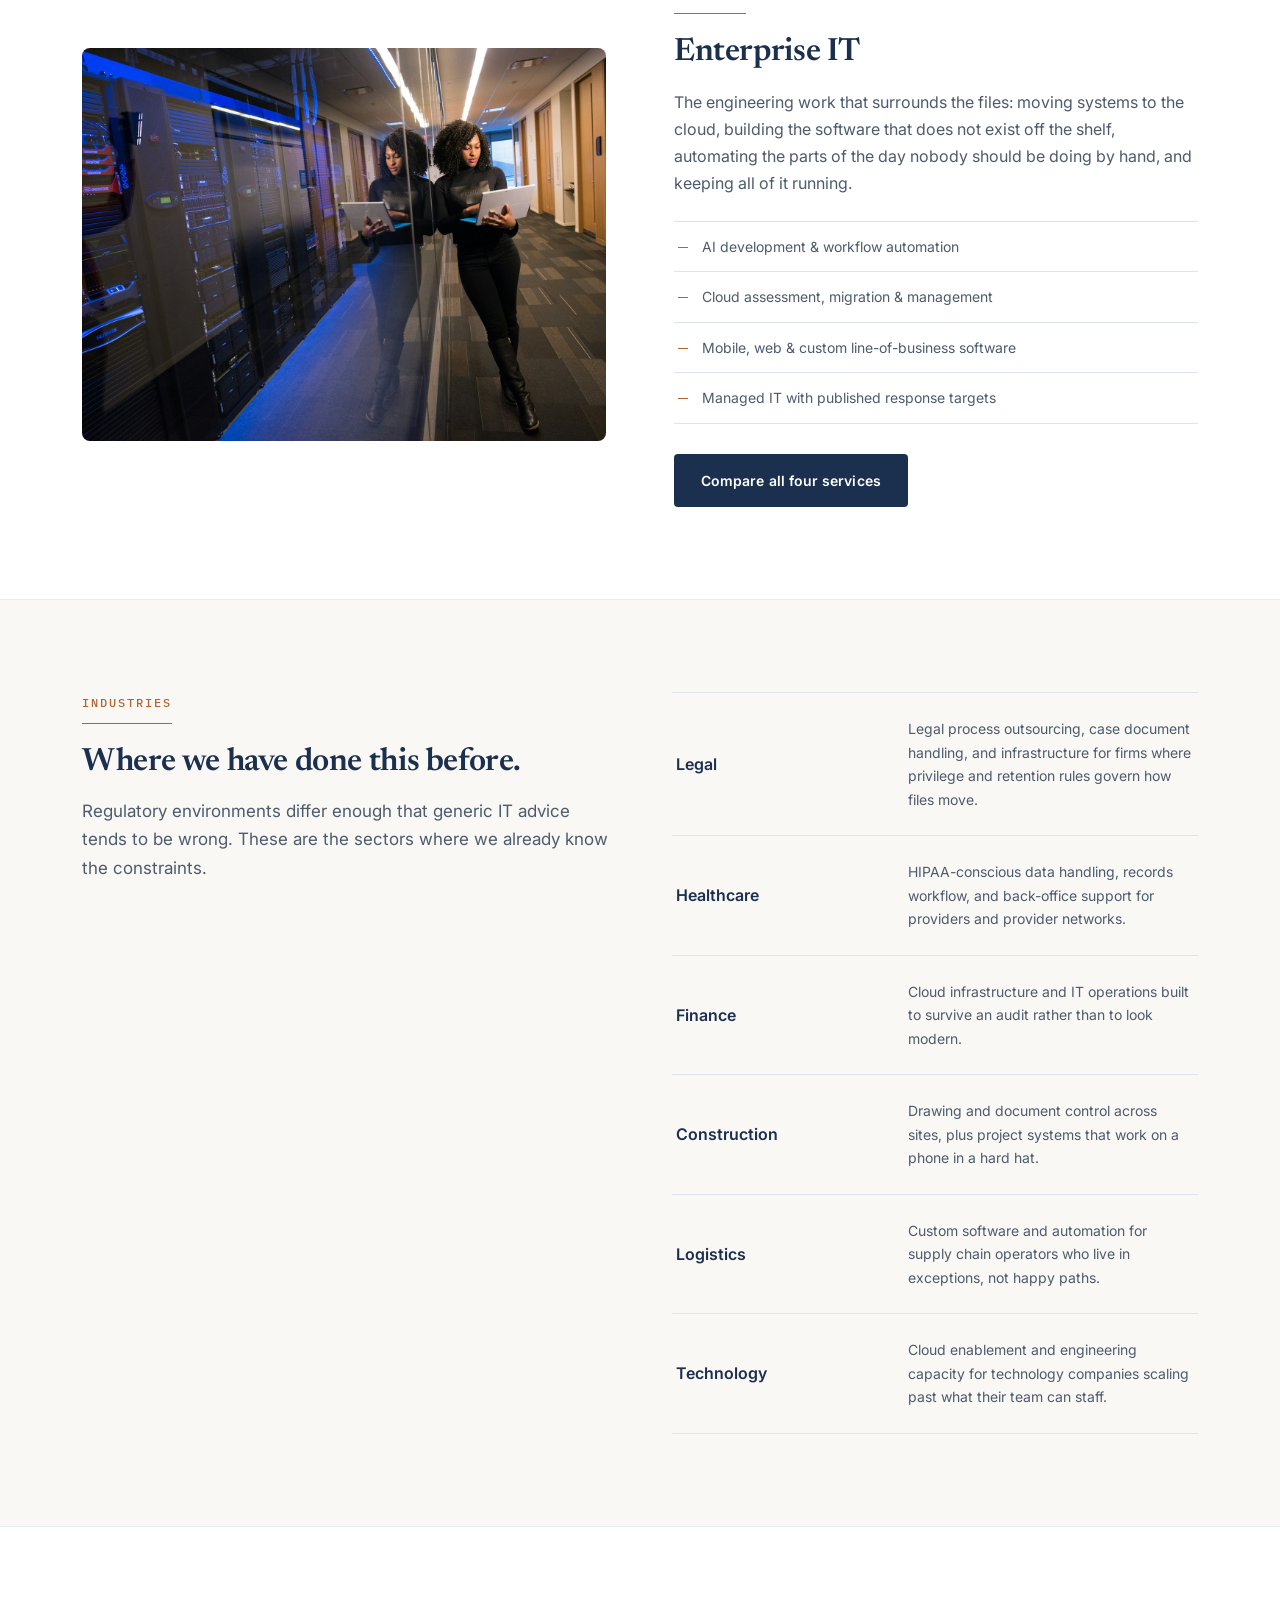
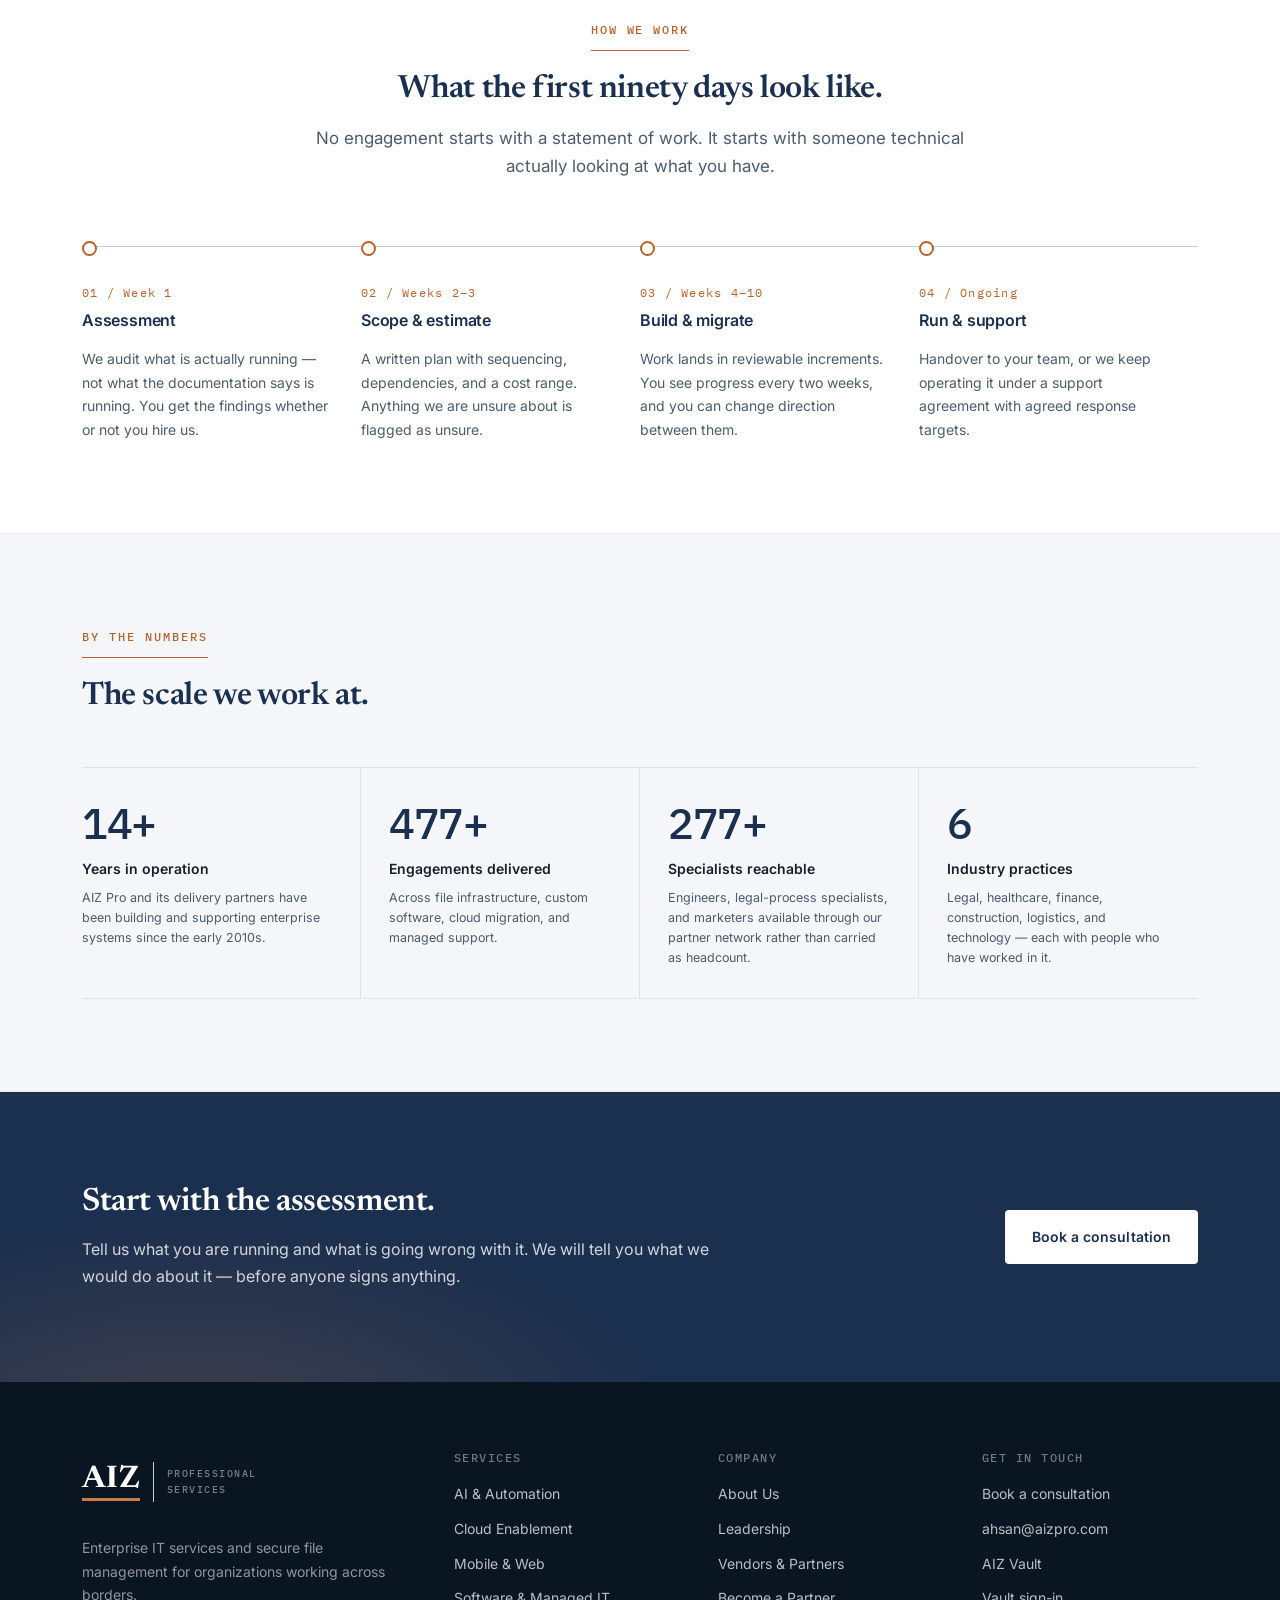
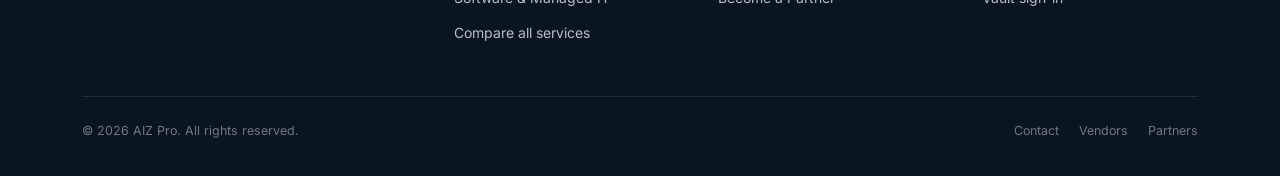
==== commit 484c699f: "Home: broaden hero from files-first to full technology partner Reflects the wider service line (AI/a" ====
--- a/index.html
+++ b/index.html
@@ -31,45 +31,45 @@
     </a>
     <ul class="nav-links" id="primary-nav">
       <li><a href="index.html" aria-current="page">Home</a></li>
-      <li><a href="about.html">About</a></li>
+      <li><a href="about">About</a></li>
       <li class="has-dropdown">
-        <a href="products.html" aria-expanded="false">AIZ Vault <span class="caret" aria-hidden="true">&#9662;</span></a>
+        <a href="vault" aria-expanded="false">AIZ Vault <span class="caret" aria-hidden="true">&#9662;</span></a>
         <ul class="dropdown">
-          <li><a href="products.html">Overview</a></li>
+          <li><a href="vault">Overview</a></li>
         </ul>
       </li>
       <li class="has-dropdown">
-        <a href="it-services.html" aria-expanded="false">IT Services <span class="caret" aria-hidden="true">&#9662;</span></a>
+        <a href="services" aria-expanded="false">IT Services <span class="caret" aria-hidden="true">&#9662;</span></a>
         <div class="dropdown mega">
           <div class="mega-grid">
-            <a href="ai-development-automation.html">
+            <a href="ai">
               <span class="mega-title">AI Development &amp; Automation</span>
               <span class="mega-desc">Document processing, workflow automation, and models trained on your own data.</span>
             </a>
-            <a href="cloud-enablement.html">
+            <a href="cloud">
               <span class="mega-title">Cloud Enablement</span>
               <span class="mega-desc">Assessment, migration, and ongoing management across Azure, AWS, and Google Cloud.</span>
             </a>
-            <a href="mobile-web-development.html">
+            <a href="mobile-web">
               <span class="mega-title">Mobile &amp; Web Development</span>
               <span class="mega-desc">iOS, Android, and web builds with accessibility and performance budgets set up front.</span>
             </a>
-            <a href="custom-software-managed-it.html">
+            <a href="software">
               <span class="mega-title">Custom Software &amp; Managed IT</span>
               <span class="mega-desc">Line-of-business systems, plus a service desk with published response targets.</span>
             </a>
             <div class="mega-foot">
               <p>Not sure which fits? Compare all four side by side.</p>
-              <a class="btn btn-secondary" href="it-services.html">Compare services</a>
+              <a class="btn btn-secondary" href="services">Compare services</a>
             </div>
           </div>
         </div>
       </li>
-      <li><a href="vendors.html">Vendors</a></li>
-      <li><a href="become-a-partner.html">Partner</a></li>
+      <li><a href="vendors">Vendors</a></li>
+      <li><a href="partner">Partner</a></li>
     </ul>
     <div class="nav-cta">
-      <a class="btn btn-primary" href="contact.html">Book a consultation</a>
+      <a class="btn btn-primary" href="contact">Book a consultation</a>
       <button class="nav-toggle" aria-label="Toggle menu" aria-controls="primary-nav" aria-expanded="false">
         <span></span><span></span><span></span>
       </button>
@@ -83,12 +83,12 @@
   <section class="home-hero">
     <div class="container">
       <div class="home-hero-body">
-        <span class="eyebrow">Secure file infrastructure &amp; enterprise IT</span>
-        <h1 class="h-hero">One partner for your files, and for everything around them.</h1>
-        <p class="lede">AIZ Pro gives distributed teams a single secure home for their documents &#8212; and gives their IT the engineering bench to modernize the rest: cloud, custom software, automation, and day-to-day support.</p>
+        <span class="eyebrow">Technology &amp; Digital Transformation</span>
+        <h1 class="h-hero">Your Strategic Partner for Technology &amp; Digital Transformation</h1>
+        <p class="lede">AIZ Pro helps organizations turn technology into business advantage. We advise, design, implement, and support solutions spanning <strong>AI and automation, cloud infrastructure, data and business intelligence, cybersecurity, enterprise applications, secure data management, custom software, and managed IT services</strong>&#8212;connecting our clients with proven technologies and specialized expertise through one trusted partner.</p>
         <div class="btn-row">
-          <a class="btn btn-primary" href="contact.html">Book a consultation</a>
-          <a class="btn btn-secondary" href="it-services.html">Compare our services</a>
+          <a class="btn btn-primary" href="contact">Book a consultation</a>
+          <a class="btn btn-secondary" href="services">Compare our services</a>
         </div>
       </div>
       <dl class="hero-meta">
@@ -124,7 +124,7 @@
             <li>Built for teams spread across multiple regions</li>
           </ul>
           <div class="btn-row">
-            <a class="btn btn-primary" href="products.html">How AIZ Vault works</a>
+            <a class="btn btn-primary" href="vault">How AIZ Vault works</a>
           </div>
         </div>
         <div class="feature-media">
@@ -146,7 +146,7 @@
             <li>Managed IT with published response targets</li>
           </ul>
           <div class="btn-row">
-            <a class="btn btn-primary" href="it-services.html">Compare all four services</a>
+            <a class="btn btn-primary" href="services">Compare all four services</a>
           </div>
         </div>
         <div class="feature-media">
@@ -271,7 +271,7 @@
           <p>Tell us what you are running and what is going wrong with it. We will tell you what we would do about it &#8212; before anyone signs anything.</p>
         </div>
         <div class="btn-row">
-          <a class="btn btn-primary" href="contact.html">Book a consultation</a>
+          <a class="btn btn-primary" href="contact">Book a consultation</a>
         </div>
       </div>
     </div>
@@ -293,28 +293,28 @@
       <div class="footer-col">
         <h2>Services</h2>
         <ul>
-          <li><a href="ai-development-automation.html">AI &amp; Automation</a></li>
-          <li><a href="cloud-enablement.html">Cloud Enablement</a></li>
-          <li><a href="mobile-web-development.html">Mobile &amp; Web</a></li>
-          <li><a href="custom-software-managed-it.html">Software &amp; Managed IT</a></li>
-          <li><a href="it-services.html">Compare all services</a></li>
+          <li><a href="ai">AI &amp; Automation</a></li>
+          <li><a href="cloud">Cloud Enablement</a></li>
+          <li><a href="mobile-web">Mobile &amp; Web</a></li>
+          <li><a href="software">Software &amp; Managed IT</a></li>
+          <li><a href="services">Compare all services</a></li>
         </ul>
       </div>
       <div class="footer-col">
         <h2>Company</h2>
         <ul>
-          <li><a href="about.html">About Us</a></li>
-          <li><a href="about.html#leadership">Leadership</a></li>
-          <li><a href="vendors.html">Vendors &amp; Partners</a></li>
-          <li><a href="become-a-partner.html">Become a Partner</a></li>
+          <li><a href="about">About Us</a></li>
+          <li><a href="about#leadership">Leadership</a></li>
+          <li><a href="vendors">Vendors &amp; Partners</a></li>
+          <li><a href="partner">Become a Partner</a></li>
         </ul>
       </div>
       <div class="footer-col">
         <h2>Get in touch</h2>
         <ul>
-          <li><a href="contact.html">Book a consultation</a></li>
+          <li><a href="contact">Book a consultation</a></li>
           <li><a href="mailto:ahsan@aizpro.com">ahsan@aizpro.com</a></li>
-          <li><a href="products.html">AIZ Vault</a></li>
+          <li><a href="vault">AIZ Vault</a></li>
           <li><a href="https://portal.aizvault.com" target="_blank" rel="noopener">Vault sign-in</a></li>
         </ul>
       </div>
@@ -322,9 +322,9 @@
     <div class="footer-bottom">
       <div>&#169; 2026 AIZ Pro. All rights reserved.</div>
       <ul>
-        <li><a href="contact.html">Contact</a></li>
-        <li><a href="vendors.html">Vendors</a></li>
-        <li><a href="become-a-partner.html">Partners</a></li>
+        <li><a href="contact">Contact</a></li>
+        <li><a href="vendors">Vendors</a></li>
+        <li><a href="partner">Partners</a></li>
       </ul>
     </div>
   </div>
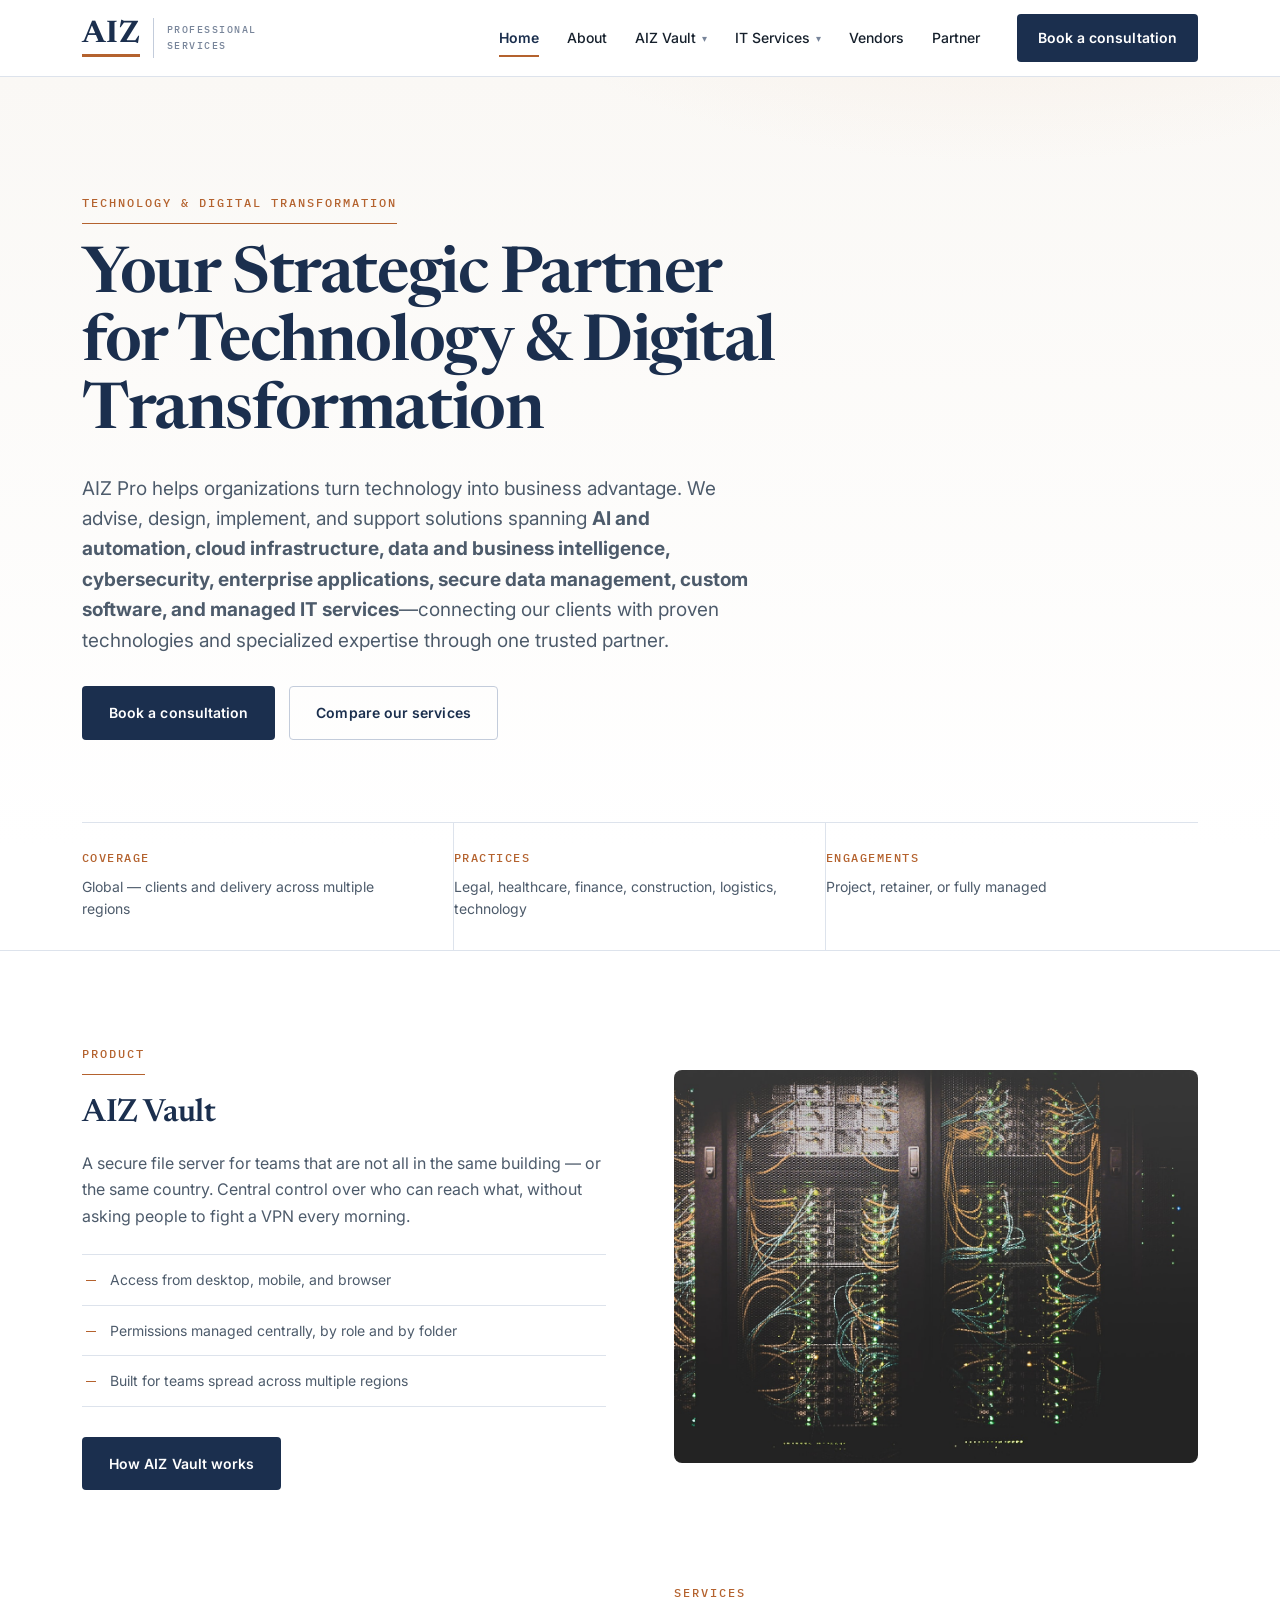
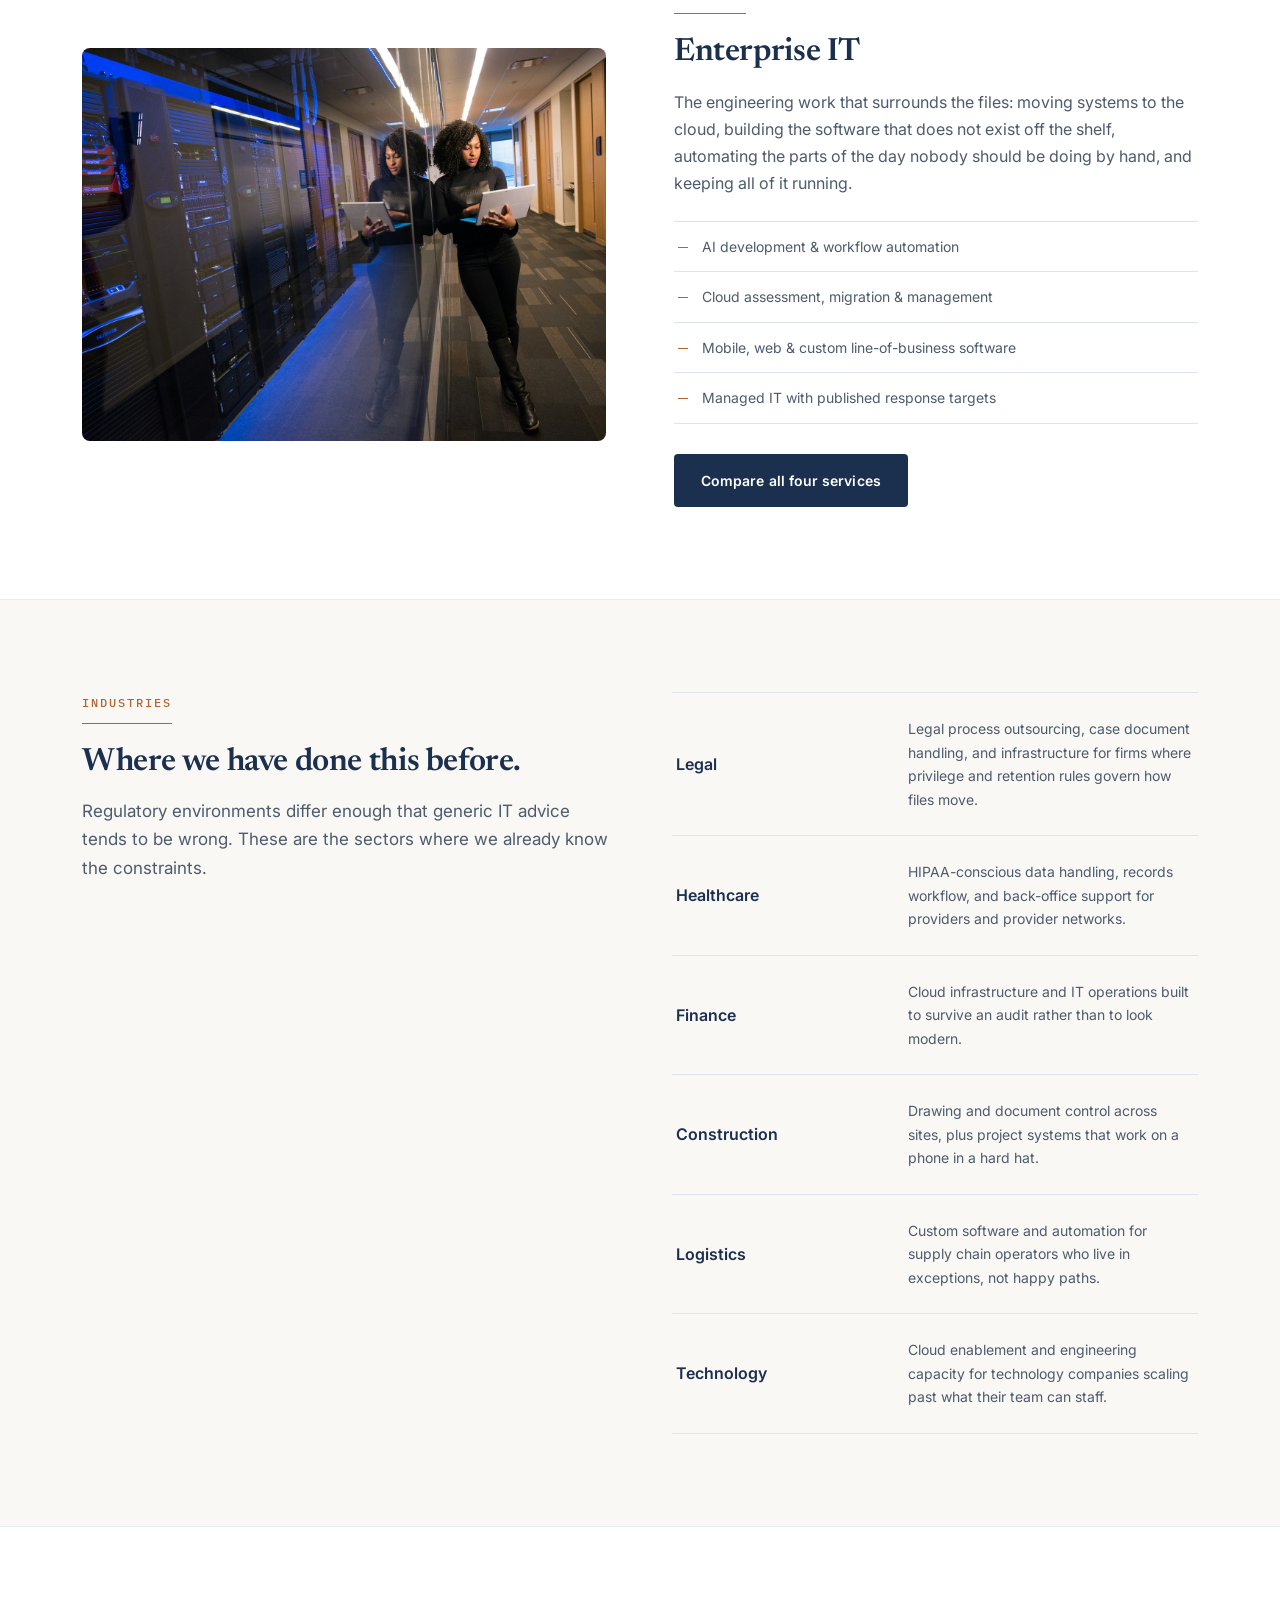
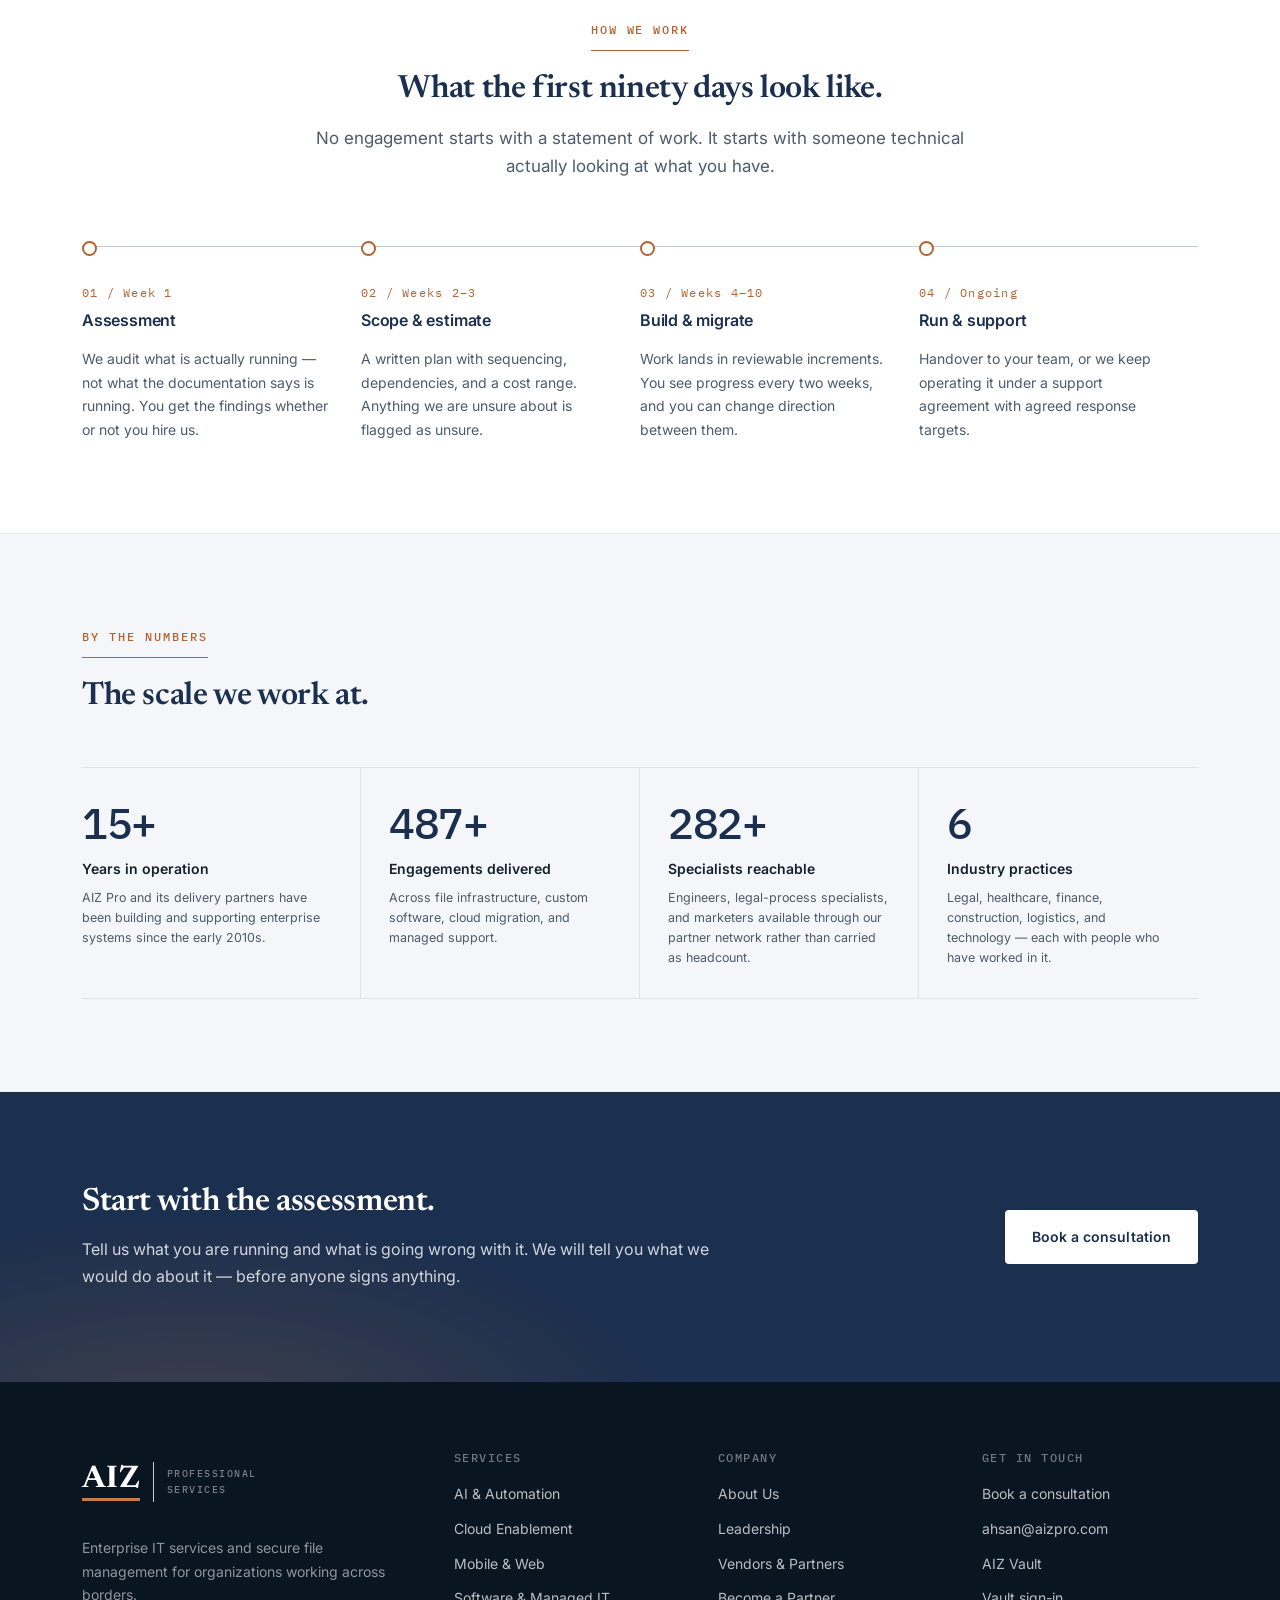
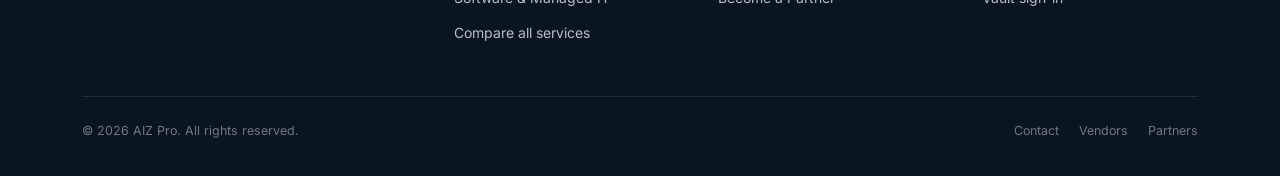
==== commit 9658734c: "Home: update tab title and social-share title Matches the broadened hero heading instead of the old " ====
--- a/index.html
+++ b/index.html
@@ -3,15 +3,15 @@
 <head>
 <meta charset="UTF-8">
 <meta name="viewport" content="width=device-width, initial-scale=1.0">
-<title>AIZ Pro — Secure File Access & Enterprise IT Services</title>
+<title>Your strategic partner for technology and digital transformation</title>
 <meta name="description" content="AIZ Pro runs secure file infrastructure and enterprise IT services — cloud, custom software, automation, and managed support — for organizations operating across the Americas.">
 <meta property="og:type" content="website">
-<meta property="og:title" content="AIZ Pro — Secure File Access & Enterprise IT Services">
+<meta property="og:title" content="Your strategic partner for technology and digital transformation">
 <meta property="og:description" content="Secure file infrastructure and enterprise IT services for organizations operating across borders.">
 <meta property="og:url" content="https://aizpro.com/">
 <meta property="og:image" content="https://aizpro.com/images/aiz-logo-social.jpg">
 <meta name="twitter:card" content="summary">
-<meta name="twitter:title" content="AIZ Pro — Secure File Access & Enterprise IT Services">
+<meta name="twitter:title" content="Your strategic partner for technology and digital transformation">
 <meta name="twitter:description" content="Secure file infrastructure and enterprise IT services for organizations operating across borders.">
 <link rel="canonical" href="https://aizpro.com/">
 <link rel="icon" type="image/svg+xml" href="images/favicon.svg">
